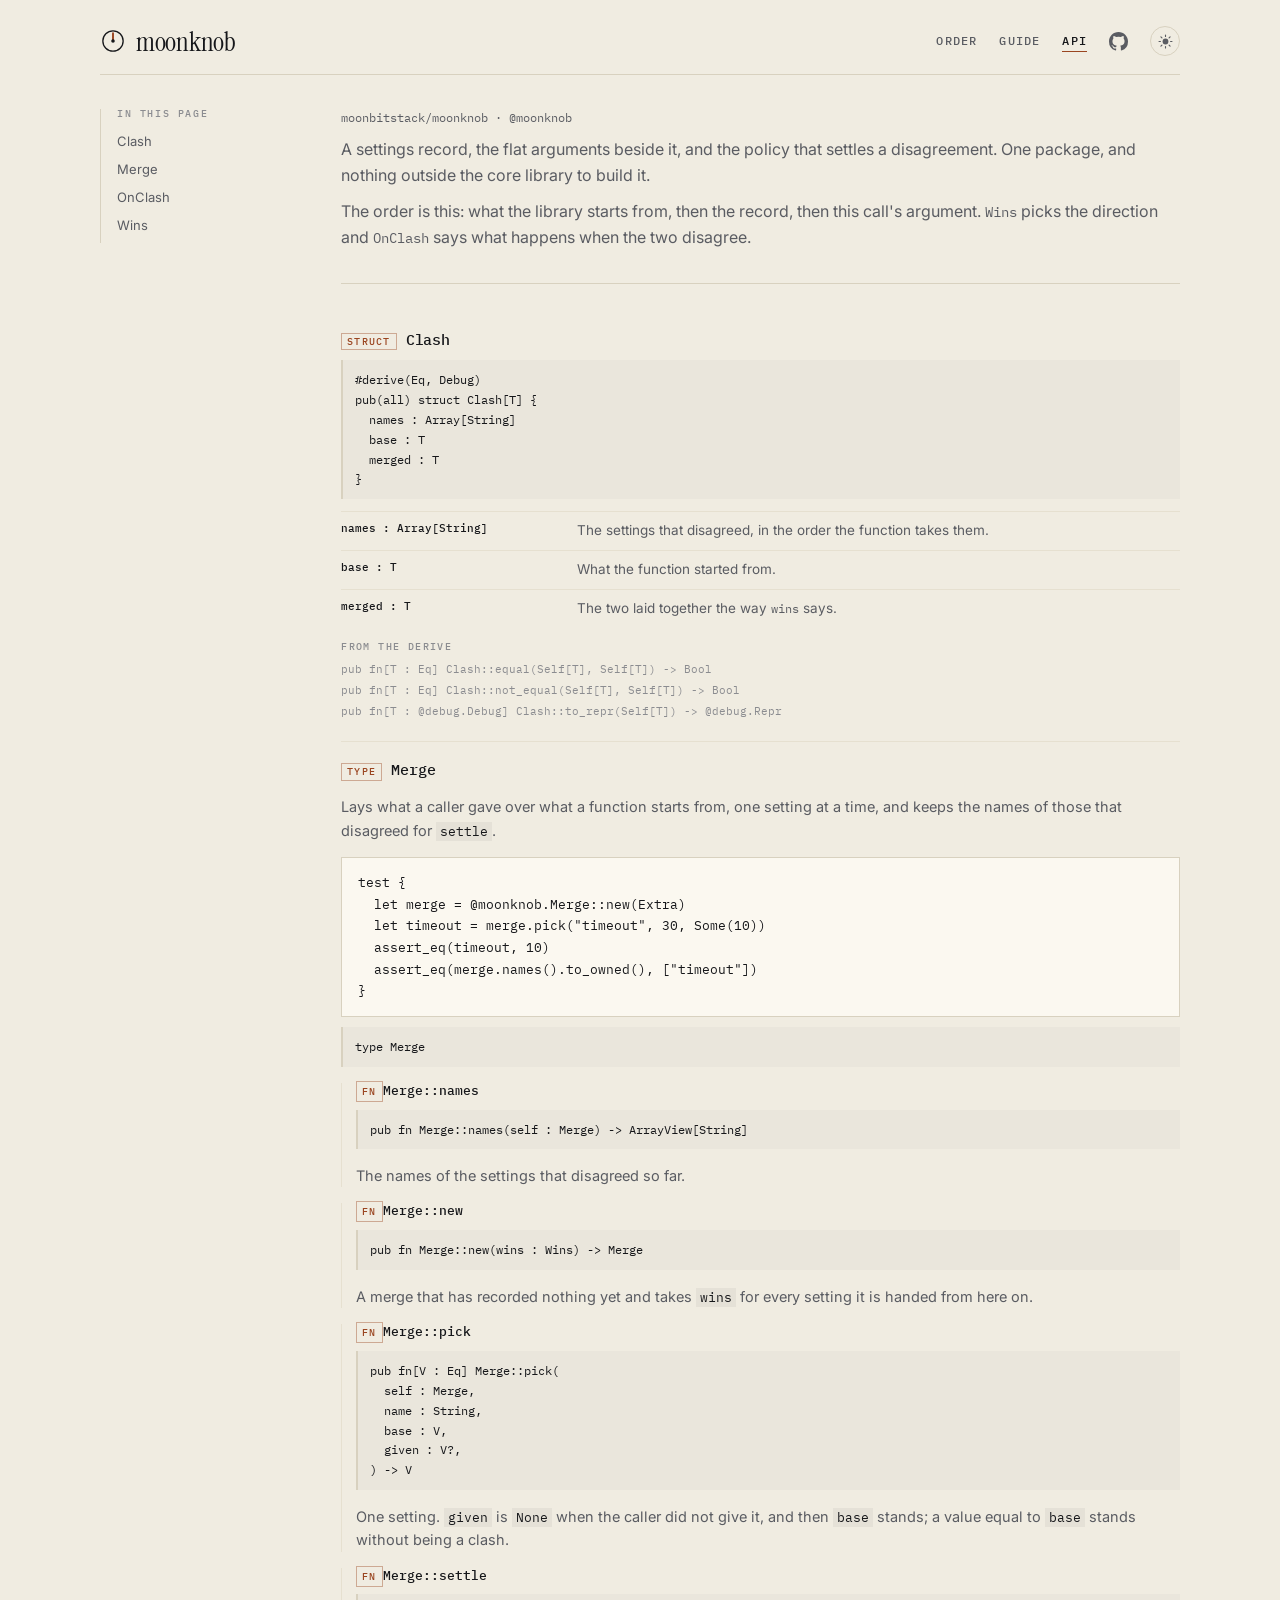
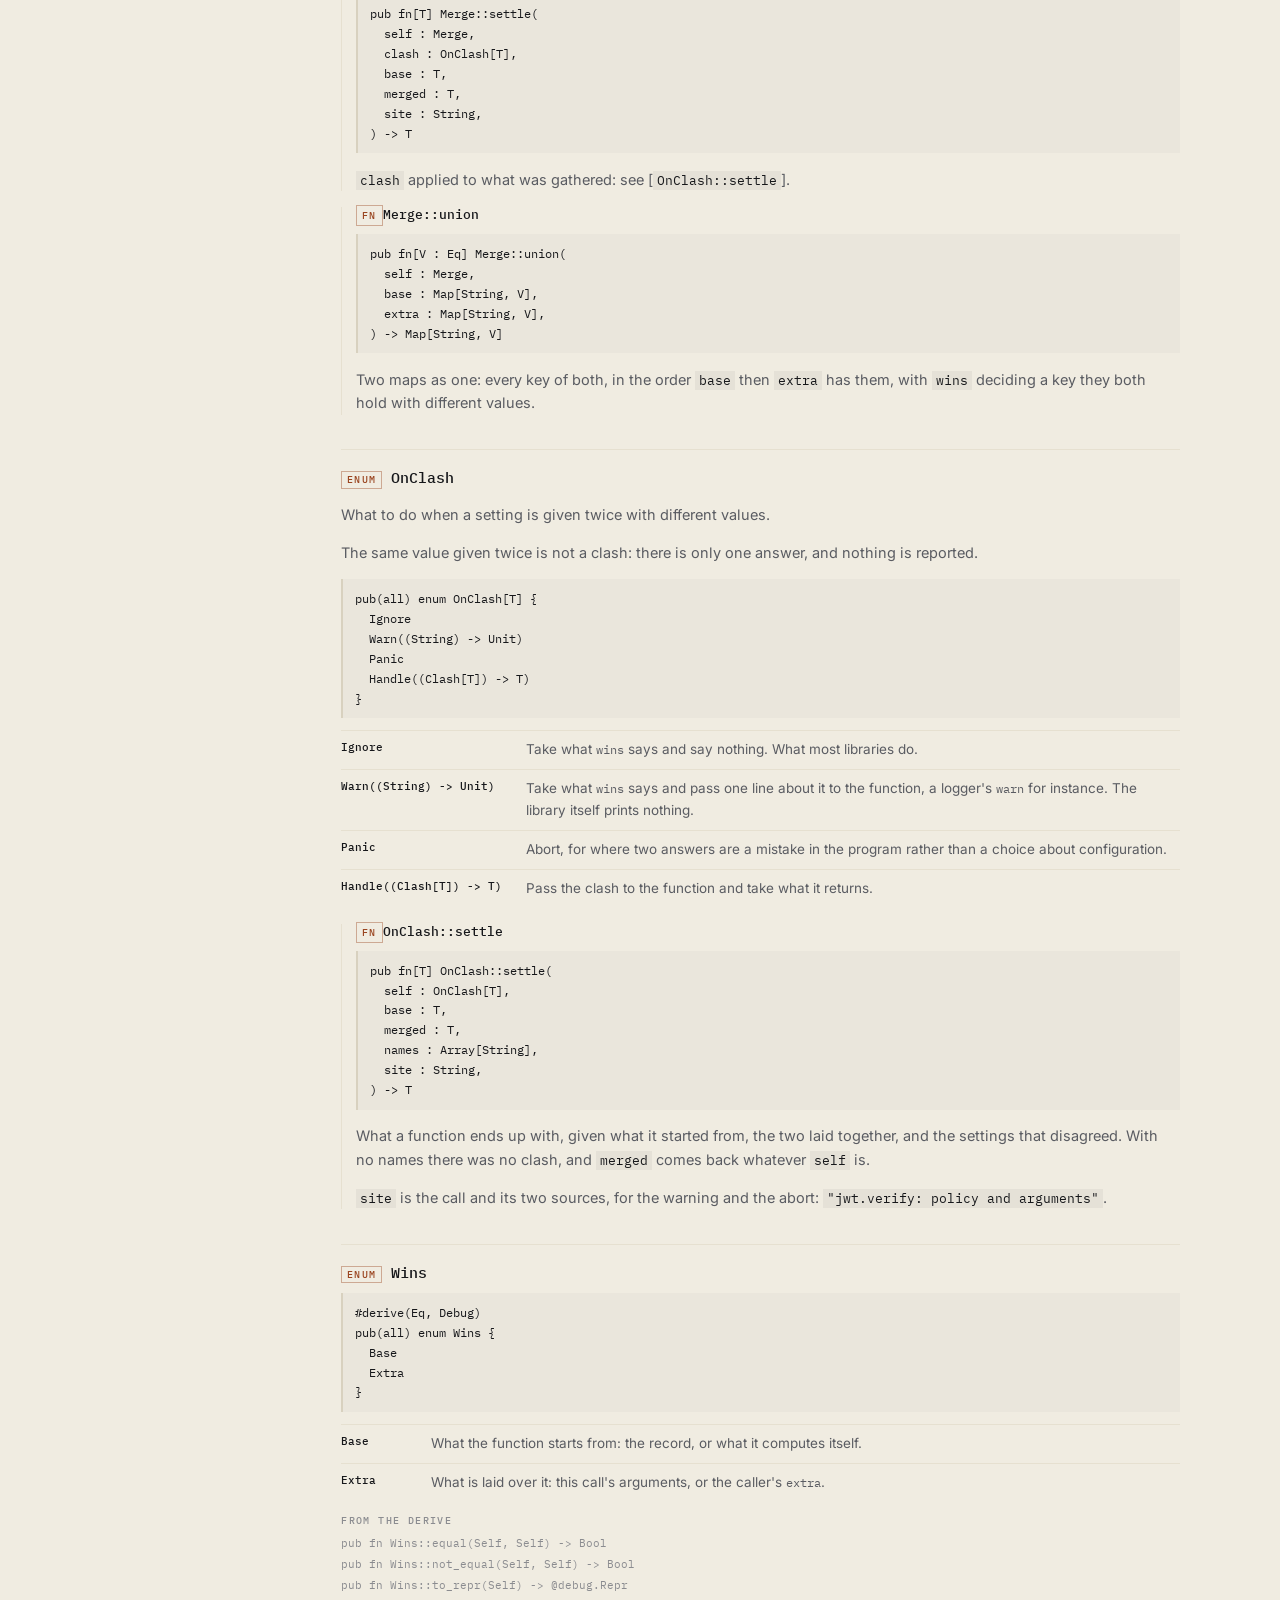
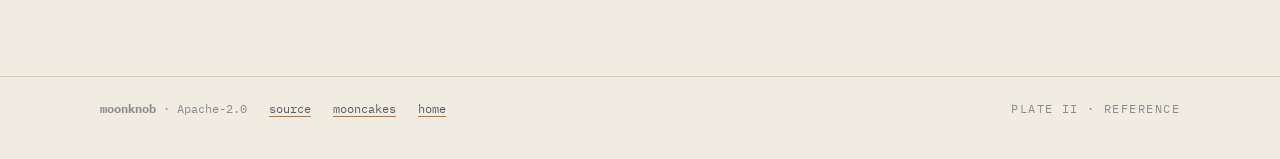
==== docs/api.html @ 764c7b73 "docs(moonknob): write the reference from the interface file and the notes. scripts/gen_api.py reads " ====
<!doctype html>
<html lang="en">
<head>
<meta charset="utf-8">
<link rel="icon" href="data:image/svg+xml,%3Csvg xmlns='http://www.w3.org/2000/svg' viewBox='0 0 32 32'%3E%3Ccircle cx='16' cy='16' r='13' fill='%23f0ece1' stroke='%2316171a' stroke-width='2'/%3E%3Cline x1='16' y1='16' x2='16' y2='6.5' stroke='%239a4520' stroke-width='2.5' stroke-linecap='round'/%3E%3Ccircle cx='16' cy='16' r='2.2' fill='%2316171a'/%3E%3C/svg%3E">
<meta name="viewport" content="width=device-width, initial-scale=1">
<title>API · moonknob</title>
<meta name="description" content="Every public type, function and value of moonknob, with the notes the source carries.">
<link rel="preconnect" href="https://fonts.googleapis.com">
<link rel="preconnect" href="https://fonts.gstatic.com" crossorigin>
<link href="https://fonts.googleapis.com/css2?family=IBM+Plex+Mono:wght@400;500&family=Instrument+Serif:ital@0;1&family=Inter:wght@400;500;600&display=swap" rel="stylesheet">
<script src="assets/theme.js"></script>
<link rel="stylesheet" href="assets/site.css">
</head>
<body>

<header class="masthead wrap">
  <a class="wordmark" href="./">
    <svg viewBox="0 0 32 32" aria-hidden="true"><circle cx="16" cy="16" r="12.5" fill="none" stroke="currentColor" stroke-width="1.6"/><line x1="16" y1="16" x2="16" y2="6.5" stroke="#9a4520" stroke-width="2.4" stroke-linecap="round"/><circle cx="16" cy="16" r="2.2" fill="currentColor"/></svg>
    <span>moonknob</span>
  </a>
  <nav class="nav">
    <a href="index.html#order">Order</a>
    <a href="index.html#use">Guide</a>
    <a href="api.html" aria-current="page">API</a>
    <a class="gh" href="https://github.com/moonbitstack/moonknob" aria-label="Source on GitHub" title="Source on GitHub"><svg viewBox="0 0 16 16" aria-hidden="true"><path fill="currentColor" d="M8 0C3.58 0 0 3.58 0 8a8 8 0 0 0 5.47 7.59c.4.07.55-.17.55-.38v-1.33c-2.23.48-2.7-1.07-2.7-1.07-.36-.92-.89-1.17-.89-1.17-.73-.5.06-.49.06-.49.8.06 1.23.83 1.23.83.72 1.22 1.88.87 2.34.66.07-.52.28-.87.5-1.07-1.78-.2-3.65-.89-3.65-3.95 0-.87.31-1.59.82-2.15-.08-.2-.36-1.02.08-2.12 0 0 .67-.21 2.2.82a7.6 7.6 0 0 1 4 0c1.53-1.04 2.2-.82 2.2-.82.44 1.1.16 1.92.08 2.12.51.56.82 1.27.82 2.15 0 3.07-1.87 3.75-3.65 3.95.29.25.54.73.54 1.48v2.2c0 .21.15.46.55.38A8 8 0 0 0 16 8c0-4.42-3.58-8-8-8Z"/></svg></a>
    <button class="switch" type="button" aria-label="Switch theme">
      <svg class="i-moon" viewBox="0 0 16 16" aria-hidden="true"><path fill="currentColor" d="M9.6 1.2a6.4 6.4 0 1 0 5.2 10.1A7.2 7.2 0 0 1 9.6 1.2Z"/></svg>
      <svg class="i-sun" viewBox="0 0 16 16" aria-hidden="true"><circle cx="8" cy="8" r="3.1" fill="currentColor"/><g stroke="currentColor" stroke-width="1.2" stroke-linecap="round"><path d="M8 1.1v1.5M8 13.4v1.5M1.1 8h1.5M13.4 8h1.5M3.1 3.1l1.1 1.1M11.8 11.8l1.1 1.1M12.9 3.1l-1.1 1.1M4.2 11.8l-1.1 1.1"/></g></svg>
    </button>
  </nav>
</header>

<main class="wrap doc">

  <aside class="itinerary">
    <p class="label">In this page</p>
    <ol>
      <li><a href="#Clash">Clash</a></li>
      <li><a href="#Merge">Merge</a></li>
      <li><a href="#OnClash">OnClash</a></li>
      <li><a href="#Wins">Wins</a></li>
    </ol>
  </aside>

  <article class="page reference">

    <div class="intro">
      <p class="route">moonbitstack/moonknob · @moonknob</p>
      <p>A settings record, the flat arguments beside it, and the policy that
        settles a disagreement. One package, and nothing outside the core library
        to build it.</p>
      <p>The order is this: what the library starts from, then the record, then
        this call's argument. <code>Wins</code> picks the direction and
        <code>OnClash</code> says what happens when the two disagree.</p>
    </div>

    <section class="entry" id="Clash">
      <h3><span class="kind">struct</span>Clash</h3>
      <div class="prose"></div>
<pre class="sig">#derive(Eq, Debug)
pub(all) struct Clash[T] {
  names : Array[String]
  base : T
  merged : T
}</pre>
      <table class="members">
        <tbody>
          <tr id="Clash-names"><th>names : Array[String]</th><td>The settings that disagreed, in the order the function takes them.</td></tr>
          <tr id="Clash-base"><th>base : T</th><td>What the function started from.</td></tr>
          <tr id="Clash-merged"><th>merged : T</th><td>The two laid together the way <code>wins</code> says.</td></tr>
        </tbody>
      </table>
      <p class="traits-label">From the derive</p>
      <ul class="traits">
        <li id="Clash-equal"><code>pub fn[T : Eq] Clash::equal(Self[T], Self[T]) -&gt; Bool</code></li>
        <li id="Clash-not_equal"><code>pub fn[T : Eq] Clash::not_equal(Self[T], Self[T]) -&gt; Bool</code></li>
        <li id="Clash-to_repr"><code>pub fn[T : @debug.Debug] Clash::to_repr(Self[T]) -&gt; @debug.Repr</code></li>
      </ul>
    </section>
    <section class="entry" id="Merge">
      <h3><span class="kind">type</span>Merge</h3>
      <div class="prose"><p>Lays what a caller gave over what a function starts from, one setting at a time, and keeps the names of those that disagreed for <code>settle</code>.</p><pre class="code">test {
  let merge = @moonknob.Merge::new(Extra)
  let timeout = merge.pick("timeout", 30, Some(10))
  assert_eq(timeout, 10)
  assert_eq(merge.names().to_owned(), ["timeout"])
}</pre></div>
<pre class="sig">type Merge</pre>
      <div class="member" id="Merge-names">
        <h4><span class="kind">fn</span>Merge::names</h4>
        <pre class="sig">pub fn Merge::names(self : Merge) -&gt; ArrayView[String]</pre>
        <div class="prose"><p>The names of the settings that disagreed so far.</p></div>
      </div>
      <div class="member" id="Merge-new">
        <h4><span class="kind">fn</span>Merge::new</h4>
        <pre class="sig">pub fn Merge::new(wins : Wins) -&gt; Merge</pre>
        <div class="prose"><p>A merge that has recorded nothing yet and takes <code>wins</code> for every setting it is handed from here on.</p></div>
      </div>
      <div class="member" id="Merge-pick">
        <h4><span class="kind">fn</span>Merge::pick</h4>
        <pre class="sig">pub fn[V : Eq] Merge::pick(
  self : Merge,
  name : String,
  base : V,
  given : V?,
) -&gt; V</pre>
        <div class="prose"><p>One setting. <code>given</code> is <code>None</code> when the caller did not give it, and then <code>base</code> stands; a value equal to <code>base</code> stands without being a clash.</p></div>
      </div>
      <div class="member" id="Merge-settle">
        <h4><span class="kind">fn</span>Merge::settle</h4>
        <pre class="sig">pub fn[T] Merge::settle(
  self : Merge,
  clash : OnClash[T],
  base : T,
  merged : T,
  site : String,
) -&gt; T</pre>
        <div class="prose"><p><code>clash</code> applied to what was gathered: see [<code>OnClash::settle</code>].</p></div>
      </div>
      <div class="member" id="Merge-union">
        <h4><span class="kind">fn</span>Merge::union</h4>
        <pre class="sig">pub fn[V : Eq] Merge::union(
  self : Merge,
  base : Map[String, V],
  extra : Map[String, V],
) -&gt; Map[String, V]</pre>
        <div class="prose"><p>Two maps as one: every key of both, in the order <code>base</code> then <code>extra</code> has them, with <code>wins</code> deciding a key they both hold with different values.</p></div>
      </div>
    </section>
    <section class="entry" id="OnClash">
      <h3><span class="kind">enum</span>OnClash</h3>
      <div class="prose"><p>What to do when a setting is given twice with different values.</p><p>The same value given twice is not a clash: there is only one answer, and nothing is reported.</p></div>
<pre class="sig">pub(all) enum OnClash[T] {
  Ignore
  Warn((String) -&gt; Unit)
  Panic
  Handle((Clash[T]) -&gt; T)
}</pre>
      <table class="members">
        <tbody>
          <tr id="OnClash-Ignore"><th>Ignore</th><td>Take what <code>wins</code> says and say nothing. What most libraries do.</td></tr>
          <tr id="OnClash-Warn"><th>Warn((String) -&gt; Unit)</th><td>Take what <code>wins</code> says and pass one line about it to the function, a
logger's <code>warn</code> for instance. The library itself prints nothing.</td></tr>
          <tr id="OnClash-Panic"><th>Panic</th><td>Abort, for where two answers are a mistake in the program rather than a
choice about configuration.</td></tr>
          <tr id="OnClash-Handle"><th>Handle((Clash[T]) -&gt; T)</th><td>Pass the clash to the function and take what it returns.</td></tr>
        </tbody>
      </table>
      <div class="member" id="OnClash-settle">
        <h4><span class="kind">fn</span>OnClash::settle</h4>
        <pre class="sig">pub fn[T] OnClash::settle(
  self : OnClash[T],
  base : T,
  merged : T,
  names : Array[String],
  site : String,
) -&gt; T</pre>
        <div class="prose"><p>What a function ends up with, given what it started from, the two laid together, and the settings that disagreed. With no names there was no clash, and <code>merged</code> comes back whatever <code>self</code> is.</p><p><code>site</code> is the call and its two sources, for the warning and the abort: <code>"jwt.verify: policy and arguments"</code>.</p></div>
      </div>
    </section>
    <section class="entry" id="Wins">
      <h3><span class="kind">enum</span>Wins</h3>
      <div class="prose"></div>
<pre class="sig">#derive(Eq, Debug)
pub(all) enum Wins {
  Base
  Extra
}</pre>
      <table class="members">
        <tbody>
          <tr id="Wins-Base"><th>Base</th><td>What the function starts from: the record, or what it computes itself.</td></tr>
          <tr id="Wins-Extra"><th>Extra</th><td>What is laid over it: this call's arguments, or the caller's <code>extra</code>.</td></tr>
        </tbody>
      </table>
      <p class="traits-label">From the derive</p>
      <ul class="traits">
        <li id="Wins-equal"><code>pub fn Wins::equal(Self, Self) -&gt; Bool</code></li>
        <li id="Wins-not_equal"><code>pub fn Wins::not_equal(Self, Self) -&gt; Bool</code></li>
        <li id="Wins-to_repr"><code>pub fn Wins::to_repr(Self) -&gt; @debug.Repr</code></li>
      </ul>
    </section>
  </article>

</main>

<footer>
  <div class="wrap row">
    <span><strong>moonknob</strong> · Apache-2.0</span>
    <a href="https://github.com/moonbitstack/moonknob">source</a>
    <a href="https://mooncakes.io/docs/moonbitstack/moonknob">mooncakes</a>
    <a href="./">home</a>
    <span class="plate-no">plate ii · reference</span>
  </div>
</footer>

<script type="module" src="assets/page.js"></script>
</body>
</html>
---- docs/assets/site.css ----
/* moonknob: a calibration plate. Flat ink on paper, one copper accent, hairlines
   everywhere, and the dial that gives the library its name. */

:root {
  --paper: #f0ece1;
  --plate: #fbf8f0;
  --ink: #16171a;
  --ink-2: #5a5c62;
  --ink-3: #8b8c90;
  --rule: #d8d1bf;
  --rule-2: #e6e0d0;
  --accent: #9a4520;
  --accent-2: #c1703c;
  --wash: #efe3cd;
  --stop: #8f2f22;
  --ok: #35604a;
  --shadow: 0 1px 0 0 #d8d1bf;
  --display: "Instrument Serif", Georgia, "Times New Roman", serif;
  --text: "Inter", system-ui, -apple-system, "Segoe UI", sans-serif;
  --mono: "IBM Plex Mono", ui-monospace, "SF Mono", Menlo, Consolas, monospace;
}

@media (prefers-color-scheme: dark) {
  :root:not([data-theme="light"]) {
    --paper: #0f1012;
    --plate: #17191c;
    --ink: #ece7db;
    --ink-2: #a6a196;
    --ink-3: #7b776e;
    --rule: #2b2d32;
    --rule-2: #212328;
    --accent: #e58d51;
    --accent-2: #f0a874;
    --wash: #241d15;
    --stop: #e0705c;
    --ok: #7fbe9c;
    --shadow: 0 1px 0 0 #2b2d32;
  }
}

:root[data-theme="dark"] {
  --paper: #0f1012;
  --plate: #17191c;
  --ink: #ece7db;
  --ink-2: #a6a196;
  --ink-3: #7b776e;
  --rule: #2b2d32;
  --rule-2: #212328;
  --accent: #e58d51;
  --accent-2: #f0a874;
  --wash: #241d15;
  --stop: #e0705c;
  --ok: #7fbe9c;
  --shadow: 0 1px 0 0 #2b2d32;
}

*,
*::before,
*::after {
  box-sizing: border-box;
}

html {
  font-variant-ligatures: no-contextual;
  scroll-behavior: smooth;
}

@media (prefers-reduced-motion: reduce) {
  html {
    scroll-behavior: auto;
  }
}

html,
button,
input,
textarea,
select {
  font-variant-ligatures: no-contextual;
}

body {
  margin: 0;
  background: var(--paper);
  color: var(--ink);
  font: 400 16px/1.62 var(--text);
  -webkit-font-smoothing: antialiased;
  text-rendering: optimizeLegibility;
}

a {
  color: inherit;
  text-decoration-thickness: 1px;
  text-underline-offset: 3px;
  text-decoration-color: var(--accent-2);
}

a:hover {
  color: var(--accent);
}

code,
pre,
kbd {
  font-family: var(--mono);
  font-size: 0.9em;
}

.wrap {
  width: min(1080px, 100% - 44px);
  margin-inline: auto;
}

/* The page's own scrollbar: thin, copper, and out of the way until the page moves. */
@supports selector(::-webkit-scrollbar) {
  html::-webkit-scrollbar {
    width: 11px;
    height: 11px;
  }

  html::-webkit-scrollbar-track {
    background: transparent;
  }

  html::-webkit-scrollbar-thumb {
    border: 4px solid transparent;
    border-radius: 99px;
    background-color: color-mix(in srgb, var(--accent) 55%, transparent);
    background-clip: content-box;
  }

  html::-webkit-scrollbar-thumb:hover {
    background-color: var(--accent);
  }

  html.at-top::-webkit-scrollbar-thumb {
    background-color: transparent;
  }
}

@supports not selector(::-webkit-scrollbar) {
  html {
    scrollbar-width: thin;
    scrollbar-color: color-mix(in srgb, var(--accent) 55%, transparent) transparent;
  }

  html.at-top {
    scrollbar-color: transparent transparent;
  }
}

/* Masthead */

.masthead {
  display: flex;
  align-items: center;
  justify-content: space-between;
  gap: 20px;
  padding: 26px 0 18px;
  border-bottom: 1px solid var(--rule);
}

.wordmark {
  display: inline-flex;
  align-items: center;
  gap: 10px;
  text-decoration: none;
  font: 400 27px/1 var(--display);
  letter-spacing: -0.01em;
}

.wordmark:hover {
  color: var(--ink);
}

.wordmark svg {
  width: 26px;
  height: 26px;
  display: block;
}

.nav {
  display: flex;
  align-items: center;
  gap: 22px;
  font: 500 12px/1 var(--mono);
  letter-spacing: 0.1em;
  text-transform: uppercase;
}

.nav a {
  text-decoration: none;
  color: var(--ink-2);
  padding: 4px 0;
  border-bottom: 1px solid transparent;
}

.nav a:hover,
.nav a[aria-current="page"] {
  color: var(--ink);
  border-bottom-color: var(--accent);
}

.nav .gh {
  display: inline-flex;
  align-items: center;
  padding: 0;
  border: 0;
  color: var(--ink-2);
}

.nav .gh svg {
  width: 19px;
  height: 19px;
  display: block;
}

.nav .gh:hover {
  color: var(--ink);
}

.switch {
  display: inline-flex;
  align-items: center;
  justify-content: center;
  width: 30px;
  height: 30px;
  padding: 0;
  border: 1px solid var(--rule);
  border-radius: 99px;
  background: transparent;
  color: var(--ink-2);
  cursor: pointer;
}

.switch:hover {
  color: var(--ink);
  border-color: var(--ink-3);
}

.switch svg {
  width: 15px;
  height: 15px;
  display: block;
}

@media (prefers-color-scheme: dark) {
  :root:not([data-theme="light"]) .switch .i-sun {
    display: none;
  }
}

@media (prefers-color-scheme: light) {
  :root:not([data-theme="dark"]) .switch .i-moon {
    display: none;
  }
}

:root[data-theme="light"] .switch .i-sun,
:root[data-theme="dark"] .switch .i-moon {
  display: none;
}

/* Hero */

.hero {
  display: grid;
  grid-template-columns: minmax(0, 1fr) minmax(0, 464px);
  gap: clamp(28px, 5vw, 76px);
  align-items: start;
  padding: clamp(38px, 6vw, 74px) 0 clamp(30px, 4vw, 46px);
}

.eyebrow {
  margin: 0 0 20px;
  font: 500 11px/1 var(--mono);
  letter-spacing: 0.18em;
  text-transform: uppercase;
  color: var(--accent);
}

h1 {
  margin: 0 0 24px;
  font: 400 clamp(2.9rem, 6.1vw, 4.4rem)/0.96 var(--display);
  letter-spacing: -0.015em;
}

.lede {
  margin: 0 0 26px;
  max-width: 34ch;
  font-size: 17px;
  line-height: 1.66;
  color: var(--ink-2);
}

.install {
  margin: 0 0 22px;
}

.install code {
  display: inline-block;
  padding: 9px 13px;
  border: 1px solid var(--rule);
  background: var(--plate);
  color: var(--ink);
  font-size: 13.5px;
}

.links {
  display: flex;
  flex-wrap: wrap;
  gap: 8px 26px;
  margin: 0;
  font: 500 12px/1 var(--mono);
  letter-spacing: 0.06em;
  text-transform: uppercase;
}

.links a {
  text-decoration: none;
  border-bottom: 1px solid var(--accent-2);
  padding-bottom: 4px;
}

/* The plate */

.plate {
  position: relative;
  border: 1px solid var(--rule);
  background: var(--plate);
  padding: 16px 18px 18px;
  box-shadow: var(--shadow);
}

.plate-head {
  display: flex;
  align-items: center;
  gap: 10px;
  padding-bottom: 12px;
  border-bottom: 1px solid var(--rule-2);
  font: 500 10.5px/1 var(--mono);
  letter-spacing: 0.16em;
  text-transform: uppercase;
  color: var(--ink-3);
}

.plate-head .tag {
  color: var(--accent);
}

.dot {
  width: 6px;
  height: 6px;
  margin-left: auto;
  border-radius: 99px;
  background: var(--accent);
  box-shadow: 0 0 0 3px color-mix(in srgb, var(--accent) 18%, transparent);
}

.plate-dial {
  display: flex;
  flex-direction: column;
  align-items: center;
  padding: 6px 0 2px;
}

.dial {
  width: min(238px, 62vw);
  height: auto;
  display: block;
  touch-action: none;
  cursor: grab;
  outline: none;
}

.dial:active {
  cursor: grabbing;
}

.dial:focus-visible {
  outline: 2px solid var(--accent);
  outline-offset: 6px;
  border-radius: 50%;
}

.dial .ring {
  fill: none;
  stroke: var(--rule);
  stroke-width: 1;
}

.dial .face {
  fill: color-mix(in srgb, var(--ink) 7%, transparent);
  stroke: var(--rule);
  stroke-width: 1;
}

.dial .tick {
  stroke: var(--ink-3);
  stroke-width: 1;
}

.dial .tick.major {
  stroke: var(--ink);
  stroke-width: 1.6;
}

.dial .needle {
  transform-box: view-box;
  transform-origin: 130px 130px;
  transition: transform 320ms cubic-bezier(0.2, 0.9, 0.15, 1);
}

.dial .needle line {
  stroke: var(--accent);
  stroke-width: 2.4;
  stroke-linecap: round;
}

.dial .needle circle {
  fill: var(--accent);
}

.dial .cap {
  fill: var(--ink);
}

@media (prefers-reduced-motion: reduce) {
  .dial .needle {
    transition: none;
  }
}

.detents {
  display: flex;
  gap: 30px;
  margin-top: 2px;
  font: 500 10.5px/1 var(--mono);
  letter-spacing: 0.16em;
  text-transform: uppercase;
  color: var(--ink-3);
}

.detents span {
  cursor: pointer;
  padding: 5px 2px;
  border-bottom: 1px solid transparent;
}

.detents span[aria-current="true"] {
  color: var(--accent);
  border-bottom-color: var(--accent);
}

.sources {
  display: grid;
  grid-template-columns: 1fr 1fr;
  gap: 0;
  margin: 14px 0 0;
  border-top: 1px solid var(--rule-2);
  border-bottom: 1px solid var(--rule-2);
}

.source {
  padding: 11px 2px 12px;
}

.source + .source {
  border-left: 1px solid var(--rule-2);
  padding-left: 14px;
}

.source-name {
  display: block;
  font: 500 10px/1 var(--mono);
  letter-spacing: 0.14em;
  text-transform: uppercase;
  color: var(--ink-3);
}

.source-value {
  display: block;
  margin-top: 5px;
  font: 400 24px/1 var(--mono);
}

.chooser {
  display: flex;
  gap: 6px;
}

.chooser button {
  padding: 2px 8px;
  border: 1px solid var(--rule);
  background: transparent;
  color: var(--ink-2);
  font: 400 21px/1.2 var(--mono);
  cursor: pointer;
}

.chooser button[aria-pressed="true"] {
  border-color: var(--accent);
  color: var(--accent);
  background: color-mix(in srgb, var(--accent) 8%, transparent);
}

.answer {
  display: flex;
  align-items: baseline;
  gap: 16px;
  padding: 14px 0 4px;
}

.answer-value {
  font: 400 46px/1 var(--mono);
  letter-spacing: -0.02em;
}

.answer-origin {
  font: 500 10.5px/1 var(--mono);
  letter-spacing: 0.13em;
  text-transform: uppercase;
  color: var(--ink-3);
}

.answer-origin[data-origin="the caller"] {
  color: var(--accent);
}

.note {
  min-height: 34px;
  margin: 6px 0 14px;
  padding: 7px 10px;
  border-left: 2px solid var(--rule);
  background: color-mix(in srgb, var(--ink) 3%, transparent);
  font: 400 12px/1.5 var(--mono);
  color: var(--ink-2);
  overflow-wrap: anywhere;
}

.note[data-state="said"] {
  border-left-color: var(--accent);
  color: var(--ink);
}

.note[data-state="stopped"] {
  border-left-color: var(--stop);
  color: var(--stop);
}

.keys {
  display: grid;
  grid-template-columns: repeat(4, minmax(0, 1fr));
  gap: 1px;
  background: var(--rule);
  border: 1px solid var(--rule);
}

.keys button {
  padding: 9px 2px 10px;
  border: 0;
  background: var(--plate);
  color: var(--ink-2);
  font: 500 10.5px/1 var(--mono);
  letter-spacing: 0.11em;
  text-transform: uppercase;
  cursor: pointer;
}

.keys button:hover {
  color: var(--ink);
}

.keys button[aria-pressed="true"] {
  background: var(--ink);
  color: var(--paper);
}

.plate-foot {
  display: flex;
  justify-content: space-between;
  gap: 10px;
  margin: 11px 0 0;
  font: 400 10.5px/1.3 var(--mono);
  color: var(--ink-3);
}

.plate-foot a {
  color: var(--ink-3);
}

/* Sections */

section {
  scroll-margin-top: 24px;
}

.head {
  display: flex;
  align-items: baseline;
  gap: 14px;
  padding-top: 30px;
  border-top: 1px solid var(--rule);
}

.head h2 {
  margin: 0;
  font: 400 clamp(1.5rem, 2.6vw, 2rem)/1.1 var(--display);
  letter-spacing: -0.01em;
}

.head .no {
  font: 500 10.5px/1 var(--mono);
  letter-spacing: 0.16em;
  color: var(--accent);
}

.head p {
  margin: 0 0 0 auto;
  max-width: 44ch;
  font-size: 14.5px;
  color: var(--ink-2);
  text-align: right;
  text-wrap: balance;
}

.order {
  display: grid;
  grid-template-columns: repeat(3, minmax(0, 1fr));
  border: 1px solid var(--rule);
  border-top: 0;
  background: var(--plate);
}

.stop {
  padding: 24px 22px 26px;
}

.stop + .stop {
  border-left: 1px solid var(--rule);
}

.stop .n {
  font: 500 10.5px/1 var(--mono);
  letter-spacing: 0.16em;
  color: var(--accent);
}

.stop h3 {
  margin: 12px 0 8px;
  font: 400 20px/1.2 var(--text);
  font-weight: 500;
  letter-spacing: -0.01em;
}

.stop p {
  margin: 0;
  font-size: 14px;
  color: var(--ink-2);
}

.after {
  display: grid;
  grid-template-columns: minmax(0, 1fr) minmax(0, 1fr);
  gap: 30px;
  padding: 26px 0 0;
}

.after p {
  margin: 0;
  color: var(--ink-2);
  font-size: 15px;
}

.policies {
  display: grid;
  grid-template-columns: repeat(4, minmax(0, 1fr));
  gap: 0;
  border: 1px solid var(--rule);
  border-top: 0;
  background: var(--plate);
}

.policy {
  padding: 22px 20px 24px;
}

.policy + .policy {
  border-left: 1px solid var(--rule);
}

.policy-name {
  display: flex;
  align-items: center;
  gap: 8px;
  font: 500 12px/1 var(--mono);
  letter-spacing: 0.1em;
  text-transform: uppercase;
}

.policy-name svg {
  width: 14px;
  height: 14px;
  flex: none;
}

.policy p {
  margin: 10px 0 0;
  font-size: 13.5px;
  color: var(--ink-2);
}

.policy .who {
  display: block;
  margin-top: 10px;
  font: 400 10.5px/1.4 var(--mono);
  color: var(--ink-3);
}

/* Use it */

.use {
  padding-top: 30px;
}

.step {
  display: grid;
  grid-template-columns: minmax(0, 1fr) minmax(0, 1.35fr);
  gap: clamp(20px, 4vw, 44px);
  padding: 30px 0 34px;
  border-top: 1px solid var(--rule-2);
}

.step:first-of-type {
  border-top: 0;
}

.step h3 {
  margin: 0 0 10px;
  font: 400 22px/1.25 var(--display);
}

.step p {
  margin: 0 0 10px;
  font-size: 14.5px;
  color: var(--ink-2);
}

.step p:last-child {
  margin-bottom: 0;
}

.code {
  margin: 0;
  padding: 14px 16px;
  overflow-x: auto;
  border: 1px solid var(--rule);
  background: var(--plate);
  color: var(--ink);
  font-size: 12.6px;
  line-height: 1.72;
  tab-size: 2;
}

@supports selector(::-webkit-scrollbar) {
  .code::-webkit-scrollbar {
    height: 9px;
    background: transparent;
  }

  .code::-webkit-scrollbar-thumb {
    border: 3px solid transparent;
    border-radius: 99px;
    background-color: color-mix(in srgb, var(--ink) 22%, transparent);
    background-clip: content-box;
  }

  .code:hover::-webkit-scrollbar-thumb {
    background-color: color-mix(in srgb, var(--ink) 45%, transparent);
  }
}

@supports not selector(::-webkit-scrollbar) {
  .code {
    scrollbar-width: thin;
    scrollbar-color: color-mix(in srgb, var(--ink) 28%, transparent) transparent;
  }

  .code:hover {
    scrollbar-color: color-mix(in srgb, var(--ink) 50%, transparent) transparent;
  }
}

.code .c {
  color: var(--ink-3);
}

.code .k {
  color: var(--accent);
}

.code .s {
  color: var(--ok);
}

/* The reference */

.doc {
  display: grid;
  grid-template-columns: minmax(0, 190px) minmax(0, 1fr);
  gap: clamp(24px, 4vw, 54px);
  align-items: start;
  padding: 34px 0 60px;
}

.itinerary {
  position: sticky;
  top: 26px;
  border-left: 1px solid var(--rule);
  padding-left: 16px;
}

.itinerary p.label {
  margin: 0 0 12px;
  font: 500 10px/1 var(--mono);
  letter-spacing: 0.16em;
  text-transform: uppercase;
  color: var(--ink-3);
}

.itinerary ol {
  margin: 0;
  padding: 0;
  list-style: none;
  font-size: 13px;
}

.itinerary li {
  margin: 0 0 7px;
}

.itinerary a {
  text-decoration: none;
  color: var(--ink-2);
}

.itinerary a:hover {
  color: var(--accent);
}

.itinerary ol.sub {
  margin: 7px 0 14px;
  padding-left: 10px;
  border-left: 1px solid var(--rule-2);
  font-family: var(--mono);
  font-size: 11.5px;
}

.itinerary ol.sub li {
  margin-bottom: 5px;
}

.page {
  min-width: 0;
}

.page > .intro {
  margin: 0 0 28px;
  padding-bottom: 22px;
  border-bottom: 1px solid var(--rule);
}

.page > .intro p {
  margin: 0 0 10px;
  color: var(--ink-2);
}

.route {
  font: 400 12px/1.5 var(--mono);
  color: var(--ink-3);
}

.page h2 {
  margin: 34px 0 16px;
  font: 400 26px/1.2 var(--display);
}

.entry {
  padding: 18px 0 20px;
  border-top: 1px solid var(--rule-2);
}

.entry:first-of-type {
  border-top: 0;
}

.entry h3 {
  display: flex;
  align-items: baseline;
  gap: 9px;
  margin: 0 0 8px;
  font: 500 15px/1.3 var(--mono);
  letter-spacing: -0.005em;
}

.kind {
  font: 500 9.5px/1 var(--mono);
  letter-spacing: 0.13em;
  text-transform: uppercase;
  color: var(--accent);
  border: 1px solid color-mix(in srgb, var(--accent) 40%, transparent);
  padding: 3px 5px;
  flex: none;
}

.sig {
  margin: 10px 0 0;
  padding: 10px 12px;
  overflow-x: auto;
  border-left: 2px solid var(--rule);
  background: color-mix(in srgb, var(--ink) 2.5%, transparent);
  font-size: 12.4px;
  line-height: 1.6;
  color: var(--ink);
  white-space: pre;
}

@supports selector(::-webkit-scrollbar) {
  .sig::-webkit-scrollbar {
    height: 8px;
    background: transparent;
  }

  .sig::-webkit-scrollbar-thumb {
    border: 3px solid transparent;
    border-radius: 99px;
    background-color: color-mix(in srgb, var(--ink) 20%, transparent);
    background-clip: content-box;
  }

  .sig:hover::-webkit-scrollbar-thumb {
    background-color: color-mix(in srgb, var(--ink) 44%, transparent);
  }
}

@supports not selector(::-webkit-scrollbar) {
  .sig {
    scrollbar-width: thin;
    scrollbar-color: color-mix(in srgb, var(--ink) 26%, transparent) transparent;
  }
}

.prose {
  margin: 10px 0 0;
  color: var(--ink-2);
  font-size: 14.5px;
}

.prose code,
.member .prose code {
  padding: 1px 4px;
  background: color-mix(in srgb, var(--ink) 5%, transparent);
  color: var(--ink);
  overflow-wrap: anywhere;
}

.member {
  margin: 16px 0 0;
  padding-left: 14px;
  border-left: 1px solid var(--rule-2);
}

.member h4 {
  margin: 0;
  font: 500 13px/1.3 var(--mono);
  color: var(--ink);
}

table.members {
  width: 100%;
  margin: 12px 0 0;
  border-collapse: collapse;
  font-size: 13.5px;
}

table.members th,
table.members td {
  padding: 8px 10px 8px 0;
  border-top: 1px solid var(--rule-2);
  text-align: left;
  vertical-align: top;
  overflow-wrap: anywhere;
}

table.members th {
  font: 500 11px/1.5 var(--mono);
  color: var(--ink);
  white-space: nowrap;
}

table.members td {
  padding-left: 14px;
  color: var(--ink-2);
}

@media (width <= 620px) {
  table.members tr {
    display: block;
    padding: 9px 0 10px;
    border-top: 1px solid var(--rule-2);
  }

  table.members th,
  table.members td {
    display: block;
    padding: 0;
    border-top: 0;
    white-space: normal;
    overflow-wrap: anywhere;
  }

  table.members td {
    margin-top: 3px;
  }
}

.traits {
  margin: 6px 0 0;
  padding-left: 0;
  list-style: none;
  font: 400 11.8px/1.8 var(--mono);
  color: var(--ink-3);
}

.traits code {
  overflow-wrap: anywhere;
}

.traits-label {
  margin: 14px 0 0;
  font: 500 10px/1 var(--mono);
  letter-spacing: 0.14em;
  text-transform: uppercase;
  color: var(--ink-3);
}

/* Footer */

footer {
  border-top: 1px solid var(--rule);
  padding: 22px 0 40px;
  font: 400 12px/1.7 var(--mono);
  color: var(--ink-3);
}

footer .row {
  display: flex;
  flex-wrap: wrap;
  gap: 6px 22px;
  align-items: baseline;
}

footer .plate-no {
  margin-left: auto;
  letter-spacing: 0.12em;
  text-transform: uppercase;
}

footer a {
  color: var(--ink-2);
}

@media (width <= 900px) {
  .hero {
    grid-template-columns: minmax(0, 1fr);
  }

  .lede {
    max-width: 46ch;
  }

  .plate {
    max-width: 460px;
  }

  .doc {
    grid-template-columns: minmax(0, 1fr);
  }

  .itinerary {
    position: static;
    border-left: 0;
    border-top: 1px solid var(--rule);
    padding: 14px 0 0;
  }

  .itinerary ol {
    display: flex;
    flex-wrap: wrap;
    gap: 6px 18px;
  }

  .itinerary ol.sub {
    display: none;
  }

  .itinerary li {
    margin: 0;
  }

  .itinerary p.label {
    margin-bottom: 8px;
  }

  .step {
    grid-template-columns: minmax(0, 1fr);
  }

  .after {
    grid-template-columns: minmax(0, 1fr);
  }

  .head {
    flex-wrap: wrap;
  }

  .head p {
    margin: 10px 0 0;
    text-align: left;
  }
}

@media (width <= 760px) {
  .order {
    grid-template-columns: minmax(0, 1fr);
  }

  .stop + .stop {
    border-left: 0;
    border-top: 1px solid var(--rule);
  }

  .policies {
    grid-template-columns: repeat(2, minmax(0, 1fr));
  }

  .policy + .policy {
    border-left: 0;
  }

  .policy:nth-child(even) {
    border-left: 1px solid var(--rule);
  }

  .policy:nth-child(n + 3) {
    border-top: 1px solid var(--rule);
  }
}

@media (width <= 520px) {
  .wrap {
    width: min(1080px, 100% - 28px);
  }

  .masthead {
    flex-wrap: wrap;
    gap: 12px;
  }

  .nav {
    gap: 14px;
    font-size: 10.5px;
    letter-spacing: 0.08em;
  }

  .switch {
    width: 26px;
    height: 26px;
  }

  h1 {
    font-size: clamp(2.5rem, 12vw, 3.2rem);
  }

  .keys button {
    font-size: 9.5px;
    letter-spacing: 0.06em;
  }

  .answer-value {
    font-size: 40px;
  }
}
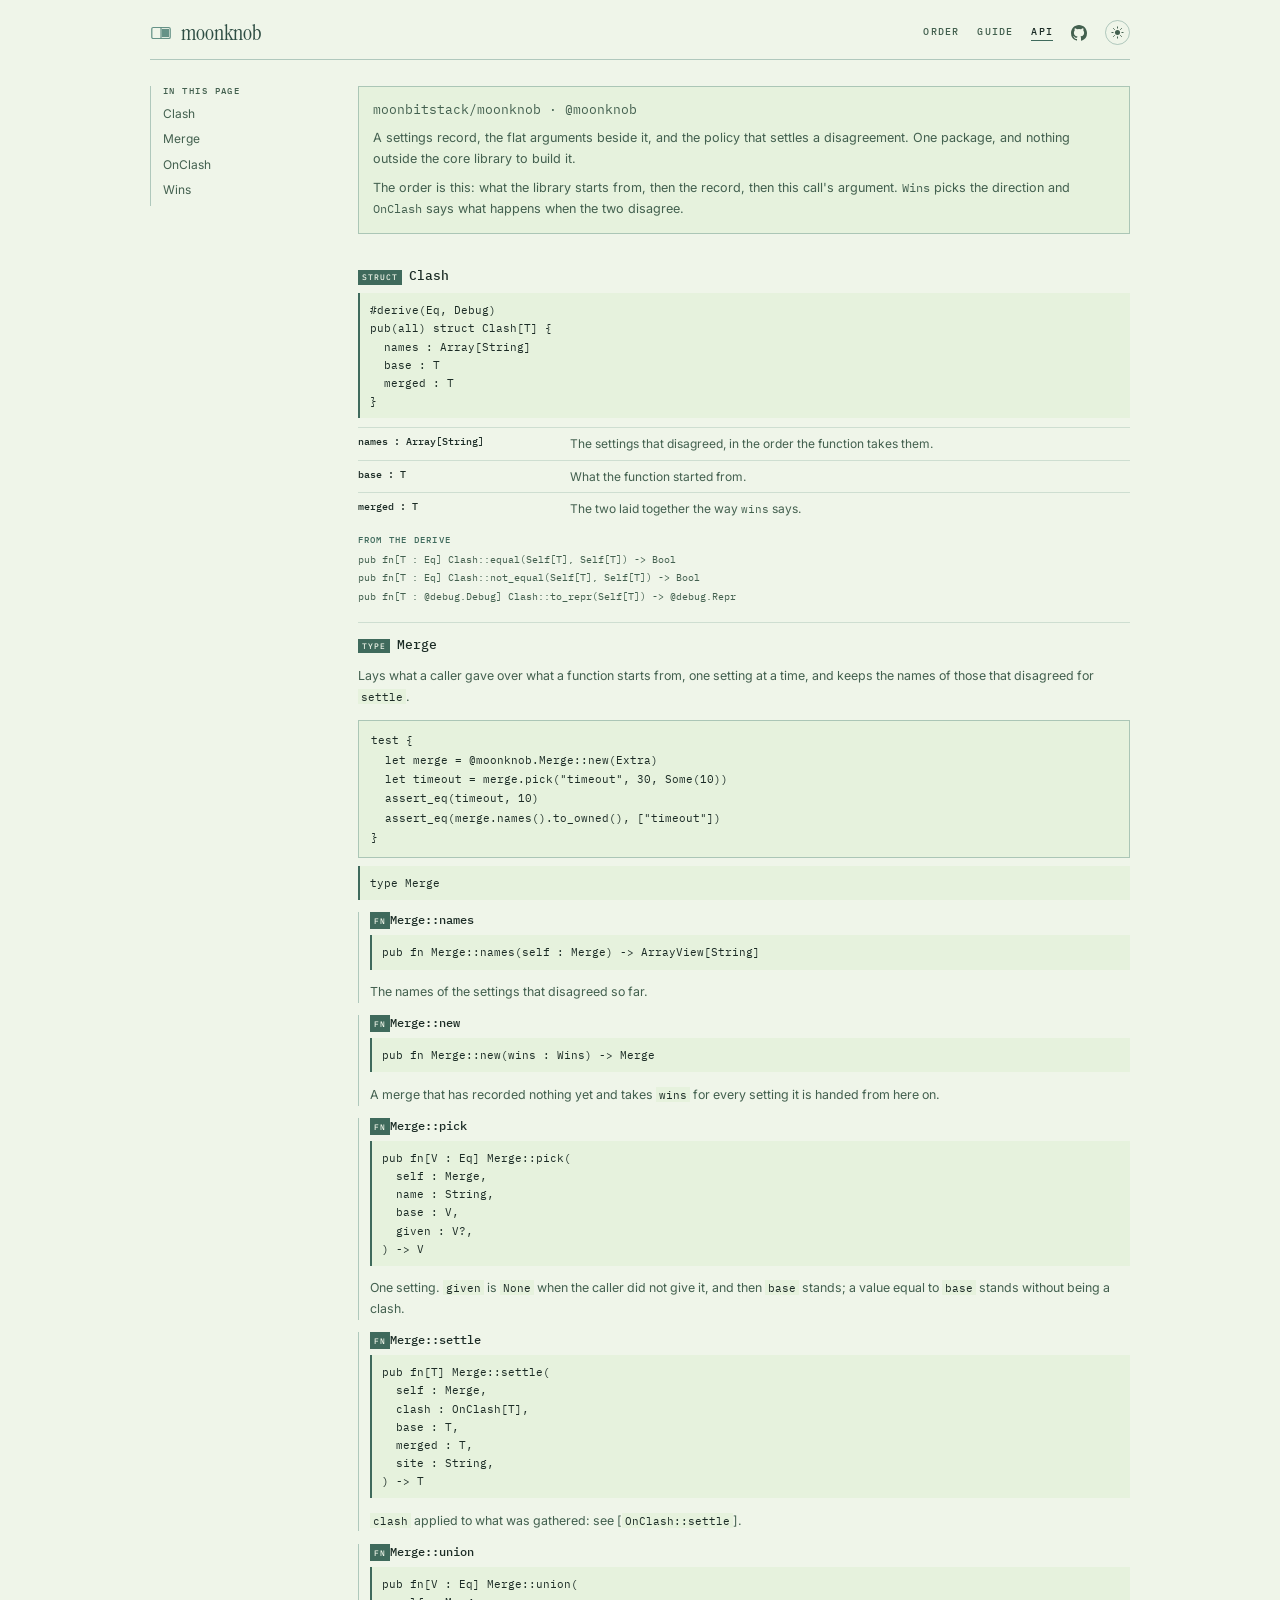
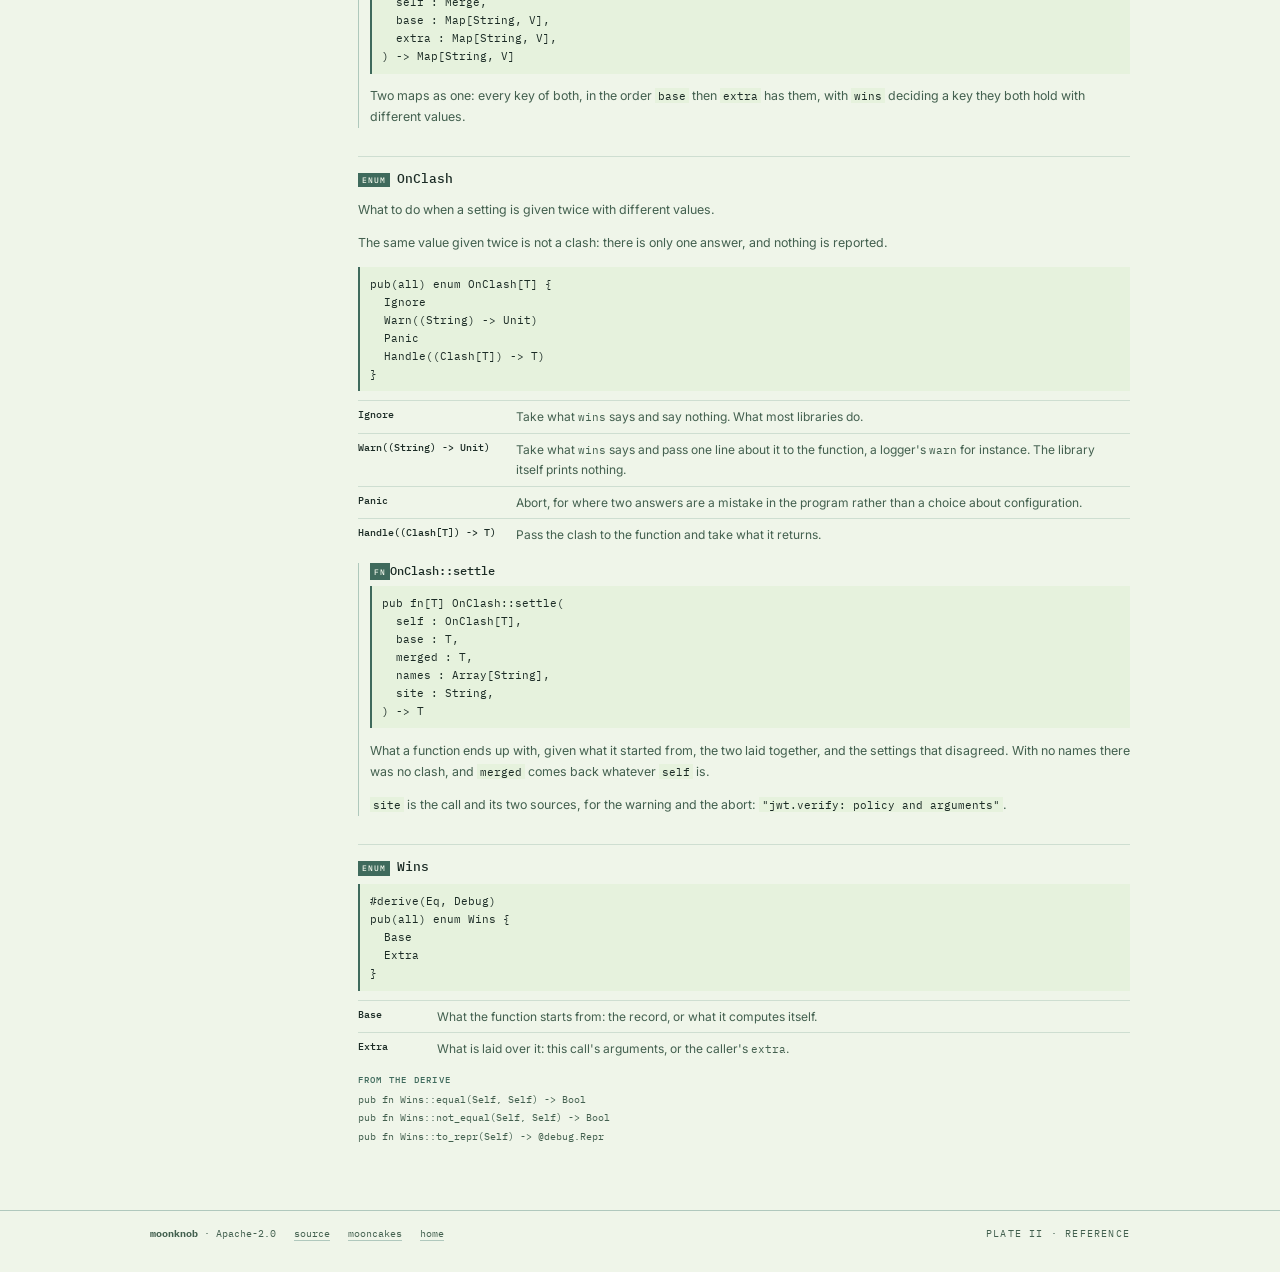
==== commit 95887073: "docs(moonknob): re-set the site in green tea, on a switch rather than a dial. The four greens, spent" ====
--- a/docs/api.html
+++ b/docs/api.html
@@ -2,7 +2,7 @@
 <html lang="en">
 <head>
 <meta charset="utf-8">
-<link rel="icon" href="data:image/svg+xml,%3Csvg xmlns='http://www.w3.org/2000/svg' viewBox='0 0 32 32'%3E%3Ccircle cx='16' cy='16' r='13' fill='%23f0ece1' stroke='%2316171a' stroke-width='2'/%3E%3Cline x1='16' y1='16' x2='16' y2='6.5' stroke='%239a4520' stroke-width='2.5' stroke-linecap='round'/%3E%3Ccircle cx='16' cy='16' r='2.2' fill='%2316171a'/%3E%3C/svg%3E">
+<link rel="icon" href="data:image/svg+xml,%3Csvg xmlns='http://www.w3.org/2000/svg' viewBox='0 0 32 32'%3E%3Crect x='3' y='8' width='26' height='16' rx='2' fill='%23e6f2dd' stroke='%2316201c' stroke-width='2'/%3E%3Cpath d='M17 10h10v12H17z' fill='%23659287'/%3E%3Cpath d='M16 8v16' stroke='%2316201c' stroke-width='2'/%3E%3C/svg%3E">
 <meta name="viewport" content="width=device-width, initial-scale=1">
 <title>API · moonknob</title>
 <meta name="description" content="Every public type, function and value of moonknob, with the notes the source carries.">
@@ -16,7 +16,7 @@
 
 <header class="masthead wrap">
   <a class="wordmark" href="./">
-    <svg viewBox="0 0 32 32" aria-hidden="true"><circle cx="16" cy="16" r="12.5" fill="none" stroke="currentColor" stroke-width="1.6"/><line x1="16" y1="16" x2="16" y2="6.5" stroke="#9a4520" stroke-width="2.4" stroke-linecap="round"/><circle cx="16" cy="16" r="2.2" fill="currentColor"/></svg>
+    <svg viewBox="0 0 32 32" aria-hidden="true"><rect x="2.6" y="8" width="26.8" height="16" rx="2" fill="none" stroke="currentColor" stroke-width="1.8"/><path d="M17 10h10.6v12H17z" fill="currentColor"/><path d="M16 8.4v15.2" stroke="currentColor" stroke-width="1.8"/></svg>
     <span>moonknob</span>
   </a>
   <nav class="nav">
--- a/docs/assets/site.css
+++ b/docs/assets/site.css
@@ -1,20 +1,24 @@
-/* moonknob: a calibration plate. Flat ink on paper, one copper accent, hairlines
-   everywhere, and the dial that gives the library its name. */
+/* moonknob: a specimen card. Green tea paper, green-ink type, one small
+   instrument on it, and nothing louder than a hairline. The four greens are
+   spent where they read: the palest as the paper and the code wells, the two
+   middle ones as the band and the instrument, the deepest as ink and rules. */
 
 :root {
-  --paper: #f0ece1;
-  --plate: #fbf8f0;
-  --ink: #16171a;
-  --ink-2: #5a5c62;
-  --ink-3: #8b8c90;
-  --rule: #d8d1bf;
-  --rule-2: #e6e0d0;
-  --accent: #9a4520;
-  --accent-2: #c1703c;
-  --wash: #efe3cd;
-  --stop: #8f2f22;
-  --ok: #35604a;
-  --shadow: 0 1px 0 0 #d8d1bf;
+  --frame: #eff5e9;
+  --panel: #e6f2dd;
+  --well: #e6f2dd;
+  --plate: #b1d3b9;
+  --raise: #88bda4;
+  --ink: #1b2b25;
+  --ink-2: #43604f;
+  --head-ink: #2f4e44;
+  --line: color-mix(in srgb, #659287 46%, transparent);
+  --line-soft: color-mix(in srgb, #659287 24%, transparent);
+  --accent: #3f6a5c;
+  --mark: #659287;
+  --on: #1b2b25;
+  --on-ink: #e6f2dd;
+  --stop: #8c3b28;
   --display: "Instrument Serif", Georgia, "Times New Roman", serif;
   --text: "Inter", system-ui, -apple-system, "Segoe UI", sans-serif;
   --mono: "IBM Plex Mono", ui-monospace, "SF Mono", Menlo, Consolas, monospace;
@@ -22,36 +26,40 @@
 
 @media (prefers-color-scheme: dark) {
   :root:not([data-theme="light"]) {
-    --paper: #0f1012;
-    --plate: #17191c;
-    --ink: #ece7db;
-    --ink-2: #a6a196;
-    --ink-3: #7b776e;
-    --rule: #2b2d32;
-    --rule-2: #212328;
-    --accent: #e58d51;
-    --accent-2: #f0a874;
-    --wash: #241d15;
-    --stop: #e0705c;
-    --ok: #7fbe9c;
-    --shadow: 0 1px 0 0 #2b2d32;
+    --frame: #101a16;
+    --panel: #16241e;
+    --well: #0b1512;
+    --plate: #1e3129;
+    --raise: #2a4136;
+    --ink: #e6f2e4;
+    --ink-2: #a8c4b4;
+    --head-ink: #f0f8ec;
+    --line: color-mix(in srgb, #88bda4 34%, transparent);
+    --line-soft: color-mix(in srgb, #88bda4 17%, transparent);
+    --accent: #88bda4;
+    --mark: #88bda4;
+    --on: #88bda4;
+    --on-ink: #0d1a15;
+    --stop: #e08a70;
   }
 }
 
 :root[data-theme="dark"] {
-  --paper: #0f1012;
-  --plate: #17191c;
-  --ink: #ece7db;
-  --ink-2: #a6a196;
-  --ink-3: #7b776e;
-  --rule: #2b2d32;
-  --rule-2: #212328;
-  --accent: #e58d51;
-  --accent-2: #f0a874;
-  --wash: #241d15;
-  --stop: #e0705c;
-  --ok: #7fbe9c;
-  --shadow: 0 1px 0 0 #2b2d32;
+  --frame: #101a16;
+  --panel: #16241e;
+  --well: #0b1512;
+  --plate: #1e3129;
+  --raise: #2a4136;
+  --ink: #e6f2e4;
+  --ink-2: #a8c4b4;
+  --head-ink: #f0f8ec;
+  --line: color-mix(in srgb, #88bda4 34%, transparent);
+  --line-soft: color-mix(in srgb, #88bda4 17%, transparent);
+  --accent: #88bda4;
+  --mark: #88bda4;
+  --on: #88bda4;
+  --on-ink: #0d1a15;
+  --stop: #e08a70;
 }
 
 *,
@@ -81,9 +89,9 @@
 
 body {
   margin: 0;
-  background: var(--paper);
-  color: var(--ink);
-  font: 400 16px/1.62 var(--text);
+  background: var(--frame);
+  color: var(--ink);
+  font: 400 14.5px/1.62 var(--text);
   -webkit-font-smoothing: antialiased;
   text-rendering: optimizeLegibility;
 }
@@ -92,30 +100,31 @@
   color: inherit;
   text-decoration-thickness: 1px;
   text-underline-offset: 3px;
-  text-decoration-color: var(--accent-2);
+  text-decoration-color: var(--line);
 }
 
 a:hover {
   color: var(--accent);
+  text-decoration-color: var(--accent);
 }
 
 code,
 pre,
 kbd {
   font-family: var(--mono);
-  font-size: 0.9em;
+  font-size: 0.92em;
 }
 
 .wrap {
-  width: min(1080px, 100% - 44px);
+  width: min(980px, 100% - 40px);
   margin-inline: auto;
 }
 
-/* The page's own scrollbar: thin, copper, and out of the way until the page moves. */
+/* The page's own scrollbar: a hairline that appears once the page moves. */
 @supports selector(::-webkit-scrollbar) {
   html::-webkit-scrollbar {
-    width: 11px;
-    height: 11px;
+    width: 10px;
+    height: 10px;
   }
 
   html::-webkit-scrollbar-track {
@@ -155,43 +164,41 @@
   display: flex;
   align-items: center;
   justify-content: space-between;
-  gap: 20px;
-  padding: 26px 0 18px;
-  border-bottom: 1px solid var(--rule);
+  gap: 18px;
+  padding: 20px 0 14px;
+  border-bottom: 1px solid var(--line);
 }
 
 .wordmark {
   display: inline-flex;
   align-items: center;
-  gap: 10px;
+  gap: 9px;
   text-decoration: none;
-  font: 400 27px/1 var(--display);
-  letter-spacing: -0.01em;
-}
-
-.wordmark:hover {
-  color: var(--ink);
+  color: var(--head-ink);
+  font: 400 22px/1 var(--display);
+  letter-spacing: -0.005em;
 }
 
 .wordmark svg {
-  width: 26px;
-  height: 26px;
+  width: 22px;
+  height: 22px;
   display: block;
+  color: var(--mark);
 }
 
 .nav {
   display: flex;
   align-items: center;
-  gap: 22px;
-  font: 500 12px/1 var(--mono);
-  letter-spacing: 0.1em;
+  gap: 18px;
+  font: 500 10px/1 var(--mono);
+  letter-spacing: 0.12em;
   text-transform: uppercase;
 }
 
 .nav a {
   text-decoration: none;
   color: var(--ink-2);
-  padding: 4px 0;
+  padding: 3px 0;
   border-bottom: 1px solid transparent;
 }
 
@@ -210,23 +217,19 @@
 }
 
 .nav .gh svg {
-  width: 19px;
-  height: 19px;
+  width: 16px;
+  height: 16px;
   display: block;
-}
-
-.nav .gh:hover {
-  color: var(--ink);
 }
 
 .switch {
   display: inline-flex;
   align-items: center;
   justify-content: center;
-  width: 30px;
-  height: 30px;
+  width: 25px;
+  height: 25px;
   padding: 0;
-  border: 1px solid var(--rule);
+  border: 1px solid var(--line);
   border-radius: 99px;
   background: transparent;
   color: var(--ink-2);
@@ -235,12 +238,12 @@
 
 .switch:hover {
   color: var(--ink);
-  border-color: var(--ink-3);
+  border-color: var(--accent);
 }
 
 .switch svg {
-  width: 15px;
-  height: 15px;
+  width: 13px;
+  height: 13px;
   display: block;
 }
 
@@ -265,262 +268,225 @@
 
 .hero {
   display: grid;
-  grid-template-columns: minmax(0, 1fr) minmax(0, 464px);
-  gap: clamp(28px, 5vw, 76px);
+  grid-template-columns: minmax(0, 1fr) minmax(0, 392px);
+  gap: clamp(24px, 4vw, 56px);
   align-items: start;
-  padding: clamp(38px, 6vw, 74px) 0 clamp(30px, 4vw, 46px);
+  padding: 34px 0 30px;
 }
 
 .eyebrow {
-  margin: 0 0 20px;
-  font: 500 11px/1 var(--mono);
+  margin: 0 0 14px;
+  font: 500 9.5px/1 var(--mono);
   letter-spacing: 0.18em;
   text-transform: uppercase;
   color: var(--accent);
 }
 
 h1 {
-  margin: 0 0 24px;
-  font: 400 clamp(2.9rem, 6.1vw, 4.4rem)/0.96 var(--display);
-  letter-spacing: -0.015em;
+  margin: 0 0 16px;
+  font: 400 clamp(1.9rem, 3.5vw, 2.35rem)/1.02 var(--display);
+  letter-spacing: -0.012em;
+  color: var(--head-ink);
 }
 
 .lede {
-  margin: 0 0 26px;
-  max-width: 34ch;
-  font-size: 17px;
-  line-height: 1.66;
+  margin: 0 0 18px;
+  max-width: 40ch;
+  font-size: 13.6px;
+  line-height: 1.72;
   color: var(--ink-2);
 }
 
 .install {
-  margin: 0 0 22px;
+  margin: 0 0 16px;
 }
 
 .install code {
   display: inline-block;
-  padding: 9px 13px;
-  border: 1px solid var(--rule);
-  background: var(--plate);
-  color: var(--ink);
-  font-size: 13.5px;
+  padding: 6px 10px;
+  border: 1px solid var(--line);
+  background: var(--panel);
+  color: var(--ink);
+  font-size: 11.6px;
+  cursor: copy;
 }
 
 .links {
   display: flex;
   flex-wrap: wrap;
-  gap: 8px 26px;
+  gap: 6px 20px;
   margin: 0;
-  font: 500 12px/1 var(--mono);
-  letter-spacing: 0.06em;
+  font: 500 10px/1 var(--mono);
+  letter-spacing: 0.1em;
   text-transform: uppercase;
 }
 
 .links a {
   text-decoration: none;
-  border-bottom: 1px solid var(--accent-2);
-  padding-bottom: 4px;
-}
-
-/* The plate */
+  border-bottom: 1px solid var(--accent);
+  padding-bottom: 3px;
+}
+
+/* The plate: the instrument the page is built around. */
 
 .plate {
   position: relative;
-  border: 1px solid var(--rule);
+  border: 1px solid color-mix(in srgb, var(--accent) 42%, transparent);
   background: var(--plate);
-  padding: 16px 18px 18px;
-  box-shadow: var(--shadow);
+  padding: 11px 13px 12px;
 }
 
 .plate-head {
   display: flex;
   align-items: center;
-  gap: 10px;
-  padding-bottom: 12px;
-  border-bottom: 1px solid var(--rule-2);
-  font: 500 10.5px/1 var(--mono);
+  gap: 8px;
+  padding-bottom: 9px;
+  border-bottom: 1px solid color-mix(in srgb, var(--ink) 18%, transparent);
+  font: 500 9px/1 var(--mono);
   letter-spacing: 0.16em;
   text-transform: uppercase;
-  color: var(--ink-3);
+  color: var(--ink);
 }
 
 .plate-head .tag {
-  color: var(--accent);
+  color: var(--ink);
 }
 
 .dot {
-  width: 6px;
-  height: 6px;
+  width: 5px;
+  height: 5px;
   margin-left: auto;
-  border-radius: 99px;
   background: var(--accent);
-  box-shadow: 0 0 0 3px color-mix(in srgb, var(--accent) 18%, transparent);
-}
-
-.plate-dial {
+  box-shadow: 0 0 0 2.5px color-mix(in srgb, var(--accent) 26%, transparent);
+}
+
+/* Two positions, one switch: the plate's whole control. */
+
+.rocker {
+  display: grid;
+  grid-template-columns: 1fr 1fr;
+  margin: 10px 0 0;
+  border: 1px solid var(--accent);
+  background: var(--raise);
+}
+
+.rocker button {
+  appearance: none;
   display: flex;
-  flex-direction: column;
   align-items: center;
-  padding: 6px 0 2px;
-}
-
-.dial {
-  width: min(238px, 62vw);
-  height: auto;
-  display: block;
-  touch-action: none;
-  cursor: grab;
-  outline: none;
-}
-
-.dial:active {
-  cursor: grabbing;
-}
-
-.dial:focus-visible {
-  outline: 2px solid var(--accent);
-  outline-offset: 6px;
-  border-radius: 50%;
-}
-
-.dial .ring {
-  fill: none;
-  stroke: var(--rule);
-  stroke-width: 1;
-}
-
-.dial .face {
-  fill: color-mix(in srgb, var(--ink) 7%, transparent);
-  stroke: var(--rule);
-  stroke-width: 1;
-}
-
-.dial .tick {
-  stroke: var(--ink-3);
-  stroke-width: 1;
-}
-
-.dial .tick.major {
-  stroke: var(--ink);
-  stroke-width: 1.6;
-}
-
-.dial .needle {
-  transform-box: view-box;
-  transform-origin: 130px 130px;
-  transition: transform 320ms cubic-bezier(0.2, 0.9, 0.15, 1);
-}
-
-.dial .needle line {
-  stroke: var(--accent);
-  stroke-width: 2.4;
-  stroke-linecap: round;
-}
-
-.dial .needle circle {
-  fill: var(--accent);
-}
-
-.dial .cap {
-  fill: var(--ink);
-}
-
-@media (prefers-reduced-motion: reduce) {
-  .dial .needle {
-    transition: none;
-  }
-}
-
-.detents {
-  display: flex;
-  gap: 30px;
-  margin-top: 2px;
-  font: 500 10.5px/1 var(--mono);
+  justify-content: center;
+  gap: 7px;
+  margin: 0;
+  padding: 13px 6px 14px;
+  border: 0;
+  background: transparent;
+  color: var(--ink);
+  font: 500 9.5px/1 var(--mono);
   letter-spacing: 0.16em;
   text-transform: uppercase;
-  color: var(--ink-3);
-}
-
-.detents span {
   cursor: pointer;
-  padding: 5px 2px;
-  border-bottom: 1px solid transparent;
-}
-
-.detents span[aria-current="true"] {
-  color: var(--accent);
-  border-bottom-color: var(--accent);
+}
+
+.rocker button + button {
+  border-left: 1px solid var(--accent);
+}
+
+.rocker button::before {
+  content: "";
+  width: 5px;
+  height: 5px;
+  border: 1px solid currentColor;
+}
+
+.rocker button:hover {
+  background: color-mix(in srgb, var(--ink) 10%, transparent);
+}
+
+.rocker button[aria-pressed="true"] {
+  background: var(--on);
+  color: var(--on-ink);
+}
+
+.rocker button[aria-pressed="true"]::before {
+  background: currentColor;
+}
+
+.rocker button:focus-visible,
+.keys button:focus-visible,
+.chooser button:focus-visible,
+.switch:focus-visible {
+  outline: 2px solid var(--ink);
+  outline-offset: 1px;
 }
 
 .sources {
   display: grid;
   grid-template-columns: 1fr 1fr;
-  gap: 0;
-  margin: 14px 0 0;
-  border-top: 1px solid var(--rule-2);
-  border-bottom: 1px solid var(--rule-2);
+  margin: 11px 0 0;
+  border-top: 1px solid color-mix(in srgb, var(--ink) 18%, transparent);
+  border-bottom: 1px solid color-mix(in srgb, var(--ink) 18%, transparent);
 }
 
 .source {
-  padding: 11px 2px 12px;
+  padding: 8px 2px 9px;
 }
 
 .source + .source {
-  border-left: 1px solid var(--rule-2);
-  padding-left: 14px;
+  border-left: 1px solid color-mix(in srgb, var(--ink) 18%, transparent);
+  padding-left: 11px;
 }
 
 .source-name {
   display: block;
-  font: 500 10px/1 var(--mono);
+  font: 500 9.2px/1 var(--mono);
   letter-spacing: 0.14em;
   text-transform: uppercase;
-  color: var(--ink-3);
+  color: var(--ink-2);
 }
 
 .source-value {
   display: block;
-  margin-top: 5px;
-  font: 400 24px/1 var(--mono);
+  margin-top: 4px;
+  font: 400 18px/1 var(--mono);
 }
 
 .chooser {
   display: flex;
-  gap: 6px;
+  gap: 4px;
 }
 
 .chooser button {
-  padding: 2px 8px;
-  border: 1px solid var(--rule);
+  padding: 1px 6px;
+  border: 1px solid color-mix(in srgb, var(--ink) 30%, transparent);
   background: transparent;
-  color: var(--ink-2);
-  font: 400 21px/1.2 var(--mono);
+  color: var(--ink);
+  font: 400 15px/1.25 var(--mono);
   cursor: pointer;
 }
 
 .chooser button[aria-pressed="true"] {
-  border-color: var(--accent);
-  color: var(--accent);
-  background: color-mix(in srgb, var(--accent) 8%, transparent);
+  border-color: var(--on);
+  background: var(--on);
+  color: var(--on-ink);
 }
 
 .answer {
   display: flex;
   align-items: baseline;
-  gap: 16px;
-  padding: 14px 0 4px;
+  gap: 10px;
+  padding: 10px 0 2px;
 }
 
 .answer-value {
-  font: 400 46px/1 var(--mono);
+  font: 400 30px/1 var(--mono);
   letter-spacing: -0.02em;
 }
 
 .answer-origin {
-  font: 500 10.5px/1 var(--mono);
+  font: 500 9.2px/1 var(--mono);
   letter-spacing: 0.13em;
   text-transform: uppercase;
-  color: var(--ink-3);
+  color: var(--ink-2);
 }
 
 .answer-origin[data-origin="the caller"] {
@@ -528,19 +494,18 @@
 }
 
 .note {
-  min-height: 34px;
-  margin: 6px 0 14px;
-  padding: 7px 10px;
-  border-left: 2px solid var(--rule);
-  background: color-mix(in srgb, var(--ink) 3%, transparent);
-  font: 400 12px/1.5 var(--mono);
-  color: var(--ink-2);
+  min-height: 26px;
+  margin: 5px 0 9px;
+  padding: 5px 8px;
+  border-left: 2px solid color-mix(in srgb, var(--ink) 34%, transparent);
+  background: color-mix(in srgb, var(--frame) 55%, transparent);
+  font: 400 10.6px/1.5 var(--mono);
+  color: var(--ink);
   overflow-wrap: anywhere;
 }
 
 .note[data-state="said"] {
-  border-left-color: var(--accent);
-  color: var(--ink);
+  border-left-color: var(--ink);
 }
 
 .note[data-state="stopped"] {
@@ -552,73 +517,73 @@
   display: grid;
   grid-template-columns: repeat(4, minmax(0, 1fr));
   gap: 1px;
-  background: var(--rule);
-  border: 1px solid var(--rule);
+  background: var(--accent);
+  border: 1px solid var(--accent);
 }
 
 .keys button {
-  padding: 9px 2px 10px;
+  padding: 6px 2px 7px;
   border: 0;
-  background: var(--plate);
-  color: var(--ink-2);
-  font: 500 10.5px/1 var(--mono);
-  letter-spacing: 0.11em;
+  background: var(--panel);
+  color: var(--ink);
+  font: 500 9.4px/1 var(--mono);
+  letter-spacing: 0.09em;
   text-transform: uppercase;
   cursor: pointer;
 }
 
 .keys button:hover {
-  color: var(--ink);
+  background: var(--panel);
+  color: var(--accent);
 }
 
 .keys button[aria-pressed="true"] {
-  background: var(--ink);
-  color: var(--paper);
+  background: var(--on);
+  color: var(--on-ink);
 }
 
 .plate-foot {
   display: flex;
   justify-content: space-between;
-  gap: 10px;
-  margin: 11px 0 0;
-  font: 400 10.5px/1.3 var(--mono);
-  color: var(--ink-3);
-}
-
-.plate-foot a {
-  color: var(--ink-3);
+  gap: 8px;
+  margin: 8px 0 0;
+  font: 400 9.4px/1.4 var(--mono);
+  color: var(--ink-2);
 }
 
 /* Sections */
 
 section {
-  scroll-margin-top: 24px;
+  scroll-margin-top: 20px;
 }
 
 .head {
   display: flex;
   align-items: baseline;
-  gap: 14px;
-  padding-top: 30px;
-  border-top: 1px solid var(--rule);
+  gap: 11px;
+  padding-top: 22px;
+  border-top: 1px solid var(--line);
 }
 
 .head h2 {
   margin: 0;
-  font: 400 clamp(1.5rem, 2.6vw, 2rem)/1.1 var(--display);
-  letter-spacing: -0.01em;
+  font: 400 clamp(1.15rem, 2vw, 1.35rem)/1.15 var(--display);
+  letter-spacing: -0.005em;
+  color: var(--head-ink);
 }
 
 .head .no {
-  font: 500 10.5px/1 var(--mono);
-  letter-spacing: 0.16em;
-  color: var(--accent);
+  font: 500 9px/1 var(--mono);
+  letter-spacing: 0.14em;
+  background: var(--on);
+  color: var(--on-ink);
+  padding: 4px 5px 5px;
 }
 
 .head p {
   margin: 0 0 0 auto;
-  max-width: 44ch;
-  font-size: 14.5px;
+  max-width: 42ch;
+  font-size: 11.8px;
   color: var(--ink-2);
   text-align: right;
   text-wrap: balance;
@@ -627,108 +592,112 @@
 .order {
   display: grid;
   grid-template-columns: repeat(3, minmax(0, 1fr));
-  border: 1px solid var(--rule);
+  border: 1px solid var(--line);
   border-top: 0;
-  background: var(--plate);
+  background: var(--panel);
 }
 
 .stop {
-  padding: 24px 22px 26px;
+  padding: 16px 16px 18px;
 }
 
 .stop + .stop {
-  border-left: 1px solid var(--rule);
+  border-left: 1px solid var(--line);
 }
 
 .stop .n {
-  font: 500 10.5px/1 var(--mono);
+  font: 500 9px/1 var(--mono);
   letter-spacing: 0.16em;
   color: var(--accent);
 }
 
 .stop h3 {
-  margin: 12px 0 8px;
-  font: 400 20px/1.2 var(--text);
-  font-weight: 500;
-  letter-spacing: -0.01em;
+  margin: 8px 0 6px;
+  font: 500 13.6px/1.35 var(--text);
+  letter-spacing: -0.005em;
+  color: var(--ink);
 }
 
 .stop p {
   margin: 0;
-  font-size: 14px;
+  font-size: 12.2px;
+  line-height: 1.62;
   color: var(--ink-2);
 }
 
 .after {
   display: grid;
   grid-template-columns: minmax(0, 1fr) minmax(0, 1fr);
-  gap: 30px;
-  padding: 26px 0 0;
+  gap: 24px;
+  padding: 16px 0 0;
 }
 
 .after p {
   margin: 0;
   color: var(--ink-2);
-  font-size: 15px;
+  font-size: 12.6px;
+  line-height: 1.68;
 }
 
 .policies {
   display: grid;
   grid-template-columns: repeat(4, minmax(0, 1fr));
-  gap: 0;
-  border: 1px solid var(--rule);
+  border: 1px solid var(--line);
   border-top: 0;
-  background: var(--plate);
+  background: var(--panel);
 }
 
 .policy {
-  padding: 22px 20px 24px;
+  padding: 15px 14px 16px;
 }
 
 .policy + .policy {
-  border-left: 1px solid var(--rule);
+  border-left: 1px solid var(--line);
 }
 
 .policy-name {
   display: flex;
   align-items: center;
-  gap: 8px;
-  font: 500 12px/1 var(--mono);
+  gap: 6px;
+  font: 500 10.4px/1 var(--mono);
   letter-spacing: 0.1em;
   text-transform: uppercase;
+  color: var(--ink);
 }
 
 .policy-name svg {
-  width: 14px;
-  height: 14px;
+  width: 12px;
+  height: 12px;
   flex: none;
+  color: var(--accent);
 }
 
 .policy p {
-  margin: 10px 0 0;
-  font-size: 13.5px;
+  margin: 8px 0 0;
+  font-size: 12px;
+  line-height: 1.62;
   color: var(--ink-2);
 }
 
 .policy .who {
   display: block;
-  margin-top: 10px;
-  font: 400 10.5px/1.4 var(--mono);
-  color: var(--ink-3);
+  margin-top: 8px;
+  font: 400 10px/1.45 var(--mono);
+  color: var(--ink-2);
 }
 
 /* Use it */
 
 .use {
-  padding-top: 30px;
+  padding-top: 22px;
 }
 
 .step {
   display: grid;
-  grid-template-columns: minmax(0, 1fr) minmax(0, 1.35fr);
-  gap: clamp(20px, 4vw, 44px);
-  padding: 30px 0 34px;
-  border-top: 1px solid var(--rule-2);
+  grid-template-columns: minmax(0, 0.85fr) minmax(0, 1.15fr);
+  gap: clamp(18px, 3.4vw, 38px);
+  padding: 20px 0 22px;
+  border-top: 1px solid var(--line-soft);
 }
 
 .step:first-of-type {
@@ -736,13 +705,16 @@
 }
 
 .step h3 {
-  margin: 0 0 10px;
-  font: 400 22px/1.25 var(--display);
+  margin: 0 0 7px;
+  font: 400 15.5px/1.3 var(--display);
+  letter-spacing: 0;
+  color: var(--head-ink);
 }
 
 .step p {
-  margin: 0 0 10px;
-  font-size: 14.5px;
+  margin: 0 0 8px;
+  font-size: 12.4px;
+  line-height: 1.68;
   color: var(--ink-2);
 }
 
@@ -752,91 +724,79 @@
 
 .code {
   margin: 0;
-  padding: 14px 16px;
+  padding: 10px 12px;
   overflow-x: auto;
-  border: 1px solid var(--rule);
-  background: var(--plate);
-  color: var(--ink);
-  font-size: 12.6px;
-  line-height: 1.72;
+  border: 1px solid var(--line);
+  background: var(--well);
+  color: var(--ink);
+  font-size: 11px;
+  line-height: 1.76;
   tab-size: 2;
 }
 
 @supports selector(::-webkit-scrollbar) {
   .code::-webkit-scrollbar {
-    height: 9px;
+    height: 8px;
     background: transparent;
   }
 
   .code::-webkit-scrollbar-thumb {
     border: 3px solid transparent;
     border-radius: 99px;
-    background-color: color-mix(in srgb, var(--ink) 22%, transparent);
+    background-color: color-mix(in srgb, var(--accent) 32%, transparent);
     background-clip: content-box;
   }
 
   .code:hover::-webkit-scrollbar-thumb {
-    background-color: color-mix(in srgb, var(--ink) 45%, transparent);
+    background-color: color-mix(in srgb, var(--accent) 60%, transparent);
   }
 }
 
 @supports not selector(::-webkit-scrollbar) {
   .code {
     scrollbar-width: thin;
-    scrollbar-color: color-mix(in srgb, var(--ink) 28%, transparent) transparent;
+    scrollbar-color: color-mix(in srgb, var(--accent) 38%, transparent) transparent;
   }
 
   .code:hover {
-    scrollbar-color: color-mix(in srgb, var(--ink) 50%, transparent) transparent;
-  }
-}
-
-.code .c {
-  color: var(--ink-3);
-}
-
-.code .k {
-  color: var(--accent);
-}
-
-.code .s {
-  color: var(--ok);
+    scrollbar-color: color-mix(in srgb, var(--accent) 64%, transparent) transparent;
+  }
 }
 
 /* The reference */
 
 .doc {
   display: grid;
-  grid-template-columns: minmax(0, 190px) minmax(0, 1fr);
-  gap: clamp(24px, 4vw, 54px);
+  grid-template-columns: minmax(0, 164px) minmax(0, 1fr);
+  gap: clamp(20px, 3.4vw, 44px);
   align-items: start;
-  padding: 34px 0 60px;
+  padding: 26px 0 48px;
 }
 
 .itinerary {
   position: sticky;
-  top: 26px;
-  border-left: 1px solid var(--rule);
-  padding-left: 16px;
+  top: 22px;
+  border-left: 1px solid var(--line);
+  padding-left: 12px;
 }
 
 .itinerary p.label {
-  margin: 0 0 12px;
-  font: 500 10px/1 var(--mono);
+  margin: 0 0 9px;
+  font: 500 9px/1 var(--mono);
   letter-spacing: 0.16em;
   text-transform: uppercase;
-  color: var(--ink-3);
+  color: var(--ink-2);
 }
 
 .itinerary ol {
   margin: 0;
   padding: 0;
   list-style: none;
-  font-size: 13px;
+  font-size: 12px;
 }
 
 .itinerary li {
-  margin: 0 0 7px;
+  margin: 0 0 6px;
 }
 
 .itinerary a {
@@ -846,18 +806,20 @@
 
 .itinerary a:hover {
   color: var(--accent);
+  text-decoration: underline;
+  text-decoration-color: var(--accent);
 }
 
 .itinerary ol.sub {
-  margin: 7px 0 14px;
-  padding-left: 10px;
-  border-left: 1px solid var(--rule-2);
+  margin: 6px 0 12px;
+  padding-left: 9px;
+  border-left: 1px solid var(--line-soft);
   font-family: var(--mono);
-  font-size: 11.5px;
+  font-size: 10.4px;
 }
 
 .itinerary ol.sub li {
-  margin-bottom: 5px;
+  margin-bottom: 4px;
 }
 
 .page {
@@ -865,29 +827,37 @@
 }
 
 .page > .intro {
-  margin: 0 0 28px;
-  padding-bottom: 22px;
-  border-bottom: 1px solid var(--rule);
+  margin: 0 0 20px;
+  padding: 12px 14px 14px;
+  border: 1px solid var(--line);
+  background: var(--panel);
 }
 
 .page > .intro p {
-  margin: 0 0 10px;
-  color: var(--ink-2);
+  margin: 0 0 8px;
+  color: var(--ink-2);
+  font-size: 12.6px;
+  line-height: 1.66;
+}
+
+.page > .intro p:last-child {
+  margin-bottom: 0;
 }
 
 .route {
-  font: 400 12px/1.5 var(--mono);
-  color: var(--ink-3);
+  font: 400 10.4px/1.5 var(--mono);
+  color: var(--accent);
 }
 
 .page h2 {
-  margin: 34px 0 16px;
-  font: 400 26px/1.2 var(--display);
+  margin: 26px 0 12px;
+  font: 400 18px/1.2 var(--display);
+  color: var(--head-ink);
 }
 
 .entry {
-  padding: 18px 0 20px;
-  border-top: 1px solid var(--rule-2);
+  padding: 14px 0 16px;
+  border-top: 1px solid var(--line-soft);
 }
 
 .entry:first-of-type {
@@ -897,117 +867,119 @@
 .entry h3 {
   display: flex;
   align-items: baseline;
-  gap: 9px;
-  margin: 0 0 8px;
-  font: 500 15px/1.3 var(--mono);
+  gap: 7px;
+  margin: 0 0 6px;
+  font: 500 13px/1.3 var(--mono);
   letter-spacing: -0.005em;
+  color: var(--ink);
 }
 
 .kind {
-  font: 500 9.5px/1 var(--mono);
+  font: 500 8.4px/1 var(--mono);
   letter-spacing: 0.13em;
   text-transform: uppercase;
-  color: var(--accent);
-  border: 1px solid color-mix(in srgb, var(--accent) 40%, transparent);
-  padding: 3px 5px;
+  color: var(--frame);
+  background: var(--accent);
+  padding: 3px 4px;
   flex: none;
 }
 
 .sig {
-  margin: 10px 0 0;
-  padding: 10px 12px;
+  margin: 8px 0 0;
+  padding: 8px 10px;
   overflow-x: auto;
-  border-left: 2px solid var(--rule);
-  background: color-mix(in srgb, var(--ink) 2.5%, transparent);
-  font-size: 12.4px;
-  line-height: 1.6;
+  border-left: 2px solid var(--accent);
+  background: var(--well);
+  font-size: 10.8px;
+  line-height: 1.68;
   color: var(--ink);
   white-space: pre;
 }
 
 @supports selector(::-webkit-scrollbar) {
   .sig::-webkit-scrollbar {
-    height: 8px;
+    height: 7px;
     background: transparent;
   }
 
   .sig::-webkit-scrollbar-thumb {
     border: 3px solid transparent;
     border-radius: 99px;
-    background-color: color-mix(in srgb, var(--ink) 20%, transparent);
+    background-color: color-mix(in srgb, var(--accent) 28%, transparent);
     background-clip: content-box;
   }
 
   .sig:hover::-webkit-scrollbar-thumb {
-    background-color: color-mix(in srgb, var(--ink) 44%, transparent);
+    background-color: color-mix(in srgb, var(--accent) 56%, transparent);
   }
 }
 
 @supports not selector(::-webkit-scrollbar) {
   .sig {
     scrollbar-width: thin;
-    scrollbar-color: color-mix(in srgb, var(--ink) 26%, transparent) transparent;
+    scrollbar-color: color-mix(in srgb, var(--accent) 34%, transparent) transparent;
   }
 }
 
 .prose {
-  margin: 10px 0 0;
-  color: var(--ink-2);
-  font-size: 14.5px;
+  margin: 8px 0 0;
+  color: var(--ink-2);
+  font-size: 12.4px;
+  line-height: 1.68;
 }
 
 .prose code,
 .member .prose code {
-  padding: 1px 4px;
-  background: color-mix(in srgb, var(--ink) 5%, transparent);
+  padding: 0 3px;
+  background: var(--panel);
   color: var(--ink);
   overflow-wrap: anywhere;
 }
 
 .member {
-  margin: 16px 0 0;
-  padding-left: 14px;
-  border-left: 1px solid var(--rule-2);
+  margin: 12px 0 0;
+  padding-left: 11px;
+  border-left: 1px solid var(--line);
 }
 
 .member h4 {
   margin: 0;
-  font: 500 13px/1.3 var(--mono);
+  font: 500 11.6px/1.3 var(--mono);
   color: var(--ink);
 }
 
 table.members {
   width: 100%;
-  margin: 12px 0 0;
+  margin: 9px 0 0;
   border-collapse: collapse;
-  font-size: 13.5px;
+  font-size: 12px;
 }
 
 table.members th,
 table.members td {
-  padding: 8px 10px 8px 0;
-  border-top: 1px solid var(--rule-2);
+  padding: 6px 8px 6px 0;
+  border-top: 1px solid var(--line-soft);
   text-align: left;
   vertical-align: top;
   overflow-wrap: anywhere;
 }
 
 table.members th {
-  font: 500 11px/1.5 var(--mono);
+  font: 500 10.2px/1.55 var(--mono);
   color: var(--ink);
   white-space: nowrap;
 }
 
 table.members td {
-  padding-left: 14px;
+  padding-left: 12px;
   color: var(--ink-2);
 }
 
 @media (width <= 620px) {
   table.members tr {
     display: block;
-    padding: 9px 0 10px;
-    border-top: 1px solid var(--rule-2);
+    padding: 7px 0 8px;
+    border-top: 1px solid var(--line-soft);
   }
 
   table.members th,
@@ -1020,16 +992,16 @@
   }
 
   table.members td {
-    margin-top: 3px;
+    margin-top: 2px;
   }
 }
 
 .traits {
-  margin: 6px 0 0;
+  margin: 5px 0 0;
   padding-left: 0;
   list-style: none;
-  font: 400 11.8px/1.8 var(--mono);
-  color: var(--ink-3);
+  font: 400 10.4px/1.8 var(--mono);
+  color: var(--ink-2);
 }
 
 .traits code {
@@ -1037,26 +1009,26 @@
 }
 
 .traits-label {
-  margin: 14px 0 0;
-  font: 500 10px/1 var(--mono);
+  margin: 11px 0 0;
+  font: 500 8.8px/1 var(--mono);
   letter-spacing: 0.14em;
   text-transform: uppercase;
-  color: var(--ink-3);
+  color: var(--accent);
 }
 
 /* Footer */
 
 footer {
-  border-top: 1px solid var(--rule);
-  padding: 22px 0 40px;
-  font: 400 12px/1.7 var(--mono);
-  color: var(--ink-3);
+  border-top: 1px solid var(--line);
+  padding: 14px 0 30px;
+  font: 400 10px/1.7 var(--mono);
+  color: var(--ink-2);
 }
 
 footer .row {
   display: flex;
   flex-wrap: wrap;
-  gap: 6px 22px;
+  gap: 4px 18px;
   align-items: baseline;
 }
 
@@ -1064,9 +1036,6 @@
   margin-left: auto;
   letter-spacing: 0.12em;
   text-transform: uppercase;
-}
-
-footer a {
   color: var(--ink-2);
 }
 
@@ -1076,11 +1045,11 @@
   }
 
   .lede {
-    max-width: 46ch;
+    max-width: 48ch;
   }
 
   .plate {
-    max-width: 460px;
+    max-width: 430px;
   }
 
   .doc {
@@ -1090,14 +1059,14 @@
   .itinerary {
     position: static;
     border-left: 0;
-    border-top: 1px solid var(--rule);
-    padding: 14px 0 0;
+    border-top: 1px solid var(--line);
+    padding: 10px 0 0;
   }
 
   .itinerary ol {
     display: flex;
     flex-wrap: wrap;
-    gap: 6px 18px;
+    gap: 5px 16px;
   }
 
   .itinerary ol.sub {
@@ -1109,7 +1078,7 @@
   }
 
   .itinerary p.label {
-    margin-bottom: 8px;
+    margin-bottom: 6px;
   }
 
   .step {
@@ -1125,7 +1094,7 @@
   }
 
   .head p {
-    margin: 10px 0 0;
+    margin: 7px 0 0;
     text-align: left;
   }
 }
@@ -1137,7 +1106,7 @@
 
   .stop + .stop {
     border-left: 0;
-    border-top: 1px solid var(--rule);
+    border-top: 1px solid var(--line);
   }
 
   .policies {
@@ -1149,45 +1118,51 @@
   }
 
   .policy:nth-child(even) {
-    border-left: 1px solid var(--rule);
+    border-left: 1px solid var(--line);
   }
 
   .policy:nth-child(n + 3) {
-    border-top: 1px solid var(--rule);
+    border-top: 1px solid var(--line);
   }
 }
 
 @media (width <= 520px) {
   .wrap {
-    width: min(1080px, 100% - 28px);
+    width: min(980px, 100% - 26px);
   }
 
   .masthead {
     flex-wrap: wrap;
-    gap: 12px;
+    gap: 10px;
   }
 
   .nav {
-    gap: 14px;
-    font-size: 10.5px;
+    gap: 13px;
+    font-size: 9.5px;
     letter-spacing: 0.08em;
   }
 
   .switch {
-    width: 26px;
-    height: 26px;
+    width: 23px;
+    height: 23px;
   }
 
   h1 {
-    font-size: clamp(2.5rem, 12vw, 3.2rem);
+    font-size: clamp(1.75rem, 9vw, 2.1rem);
+  }
+
+  .rocker button {
+    padding: 11px 4px 12px;
+    font-size: 9.4px;
+    letter-spacing: 0.1em;
   }
 
   .keys button {
-    font-size: 9.5px;
-    letter-spacing: 0.06em;
+    font-size: 9px;
+    letter-spacing: 0.04em;
   }
 
   .answer-value {
-    font-size: 40px;
-  }
-}
+    font-size: 26px;
+  }
+}
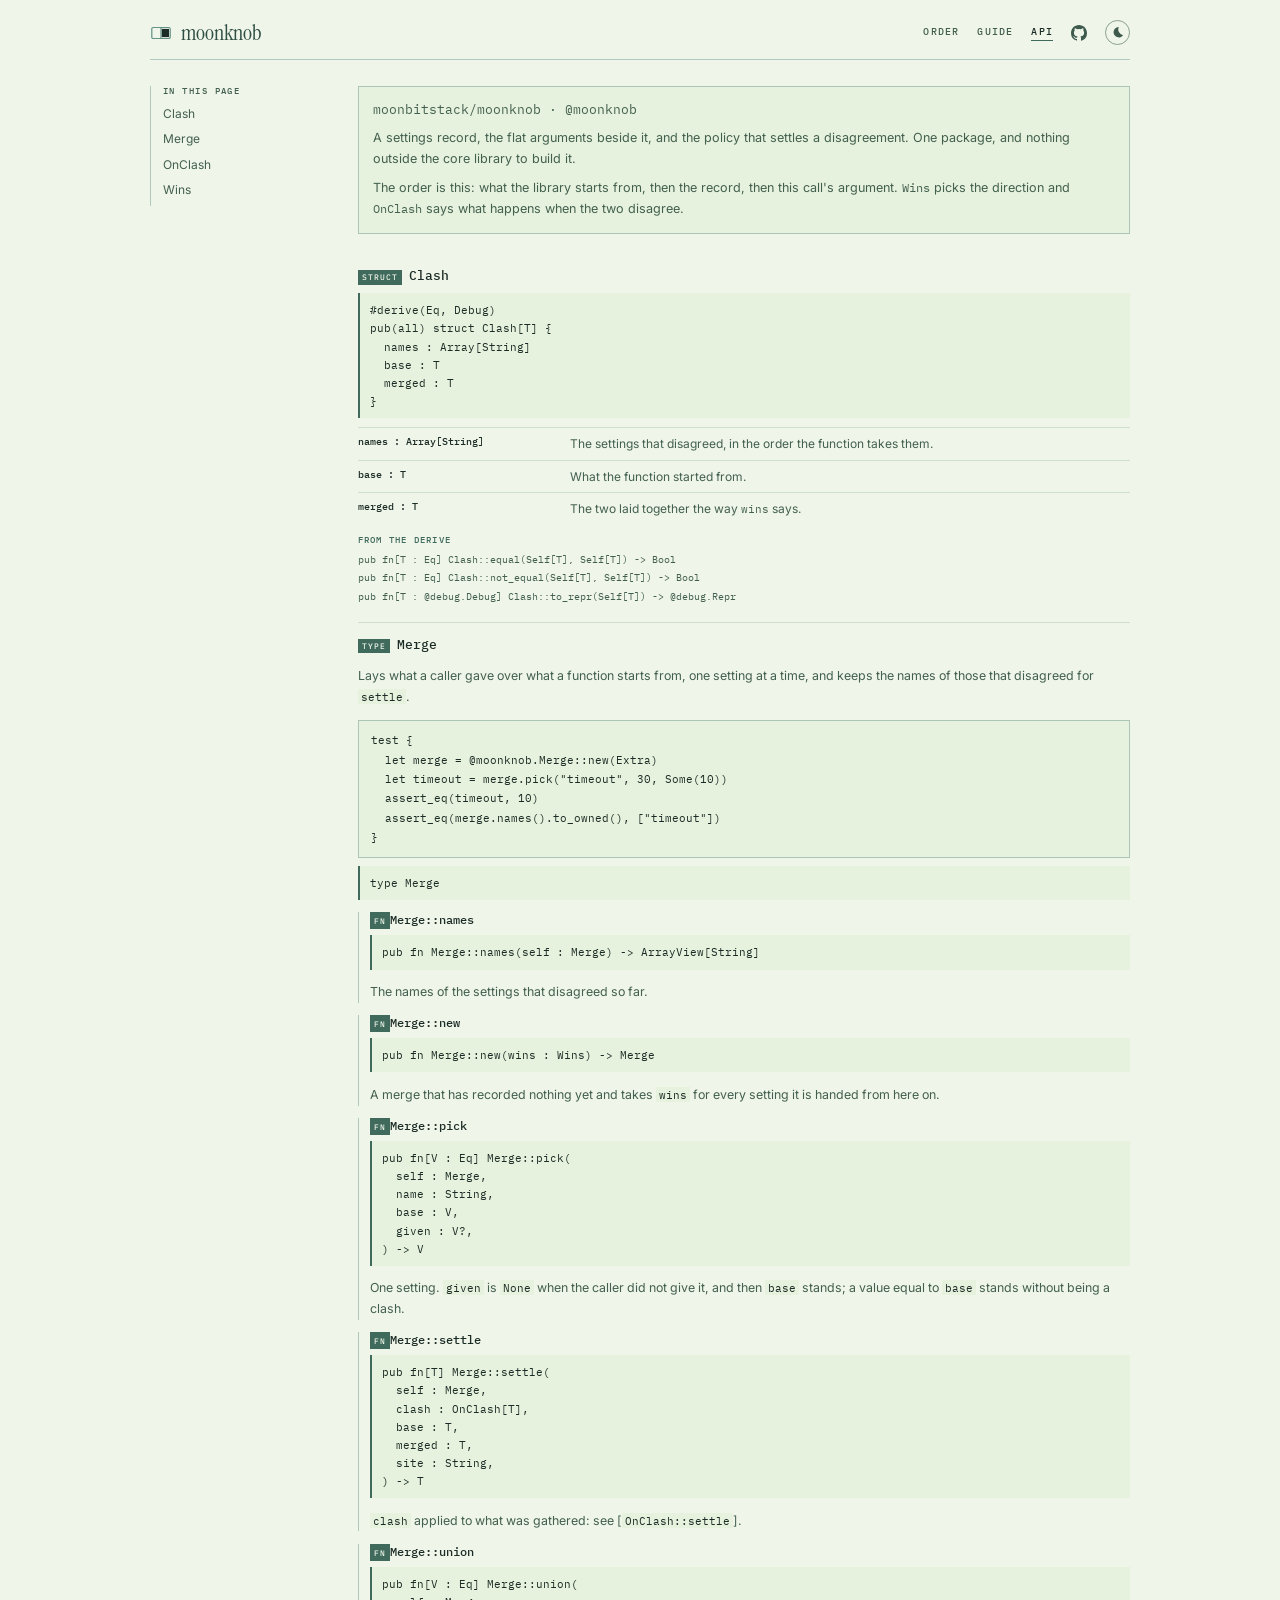
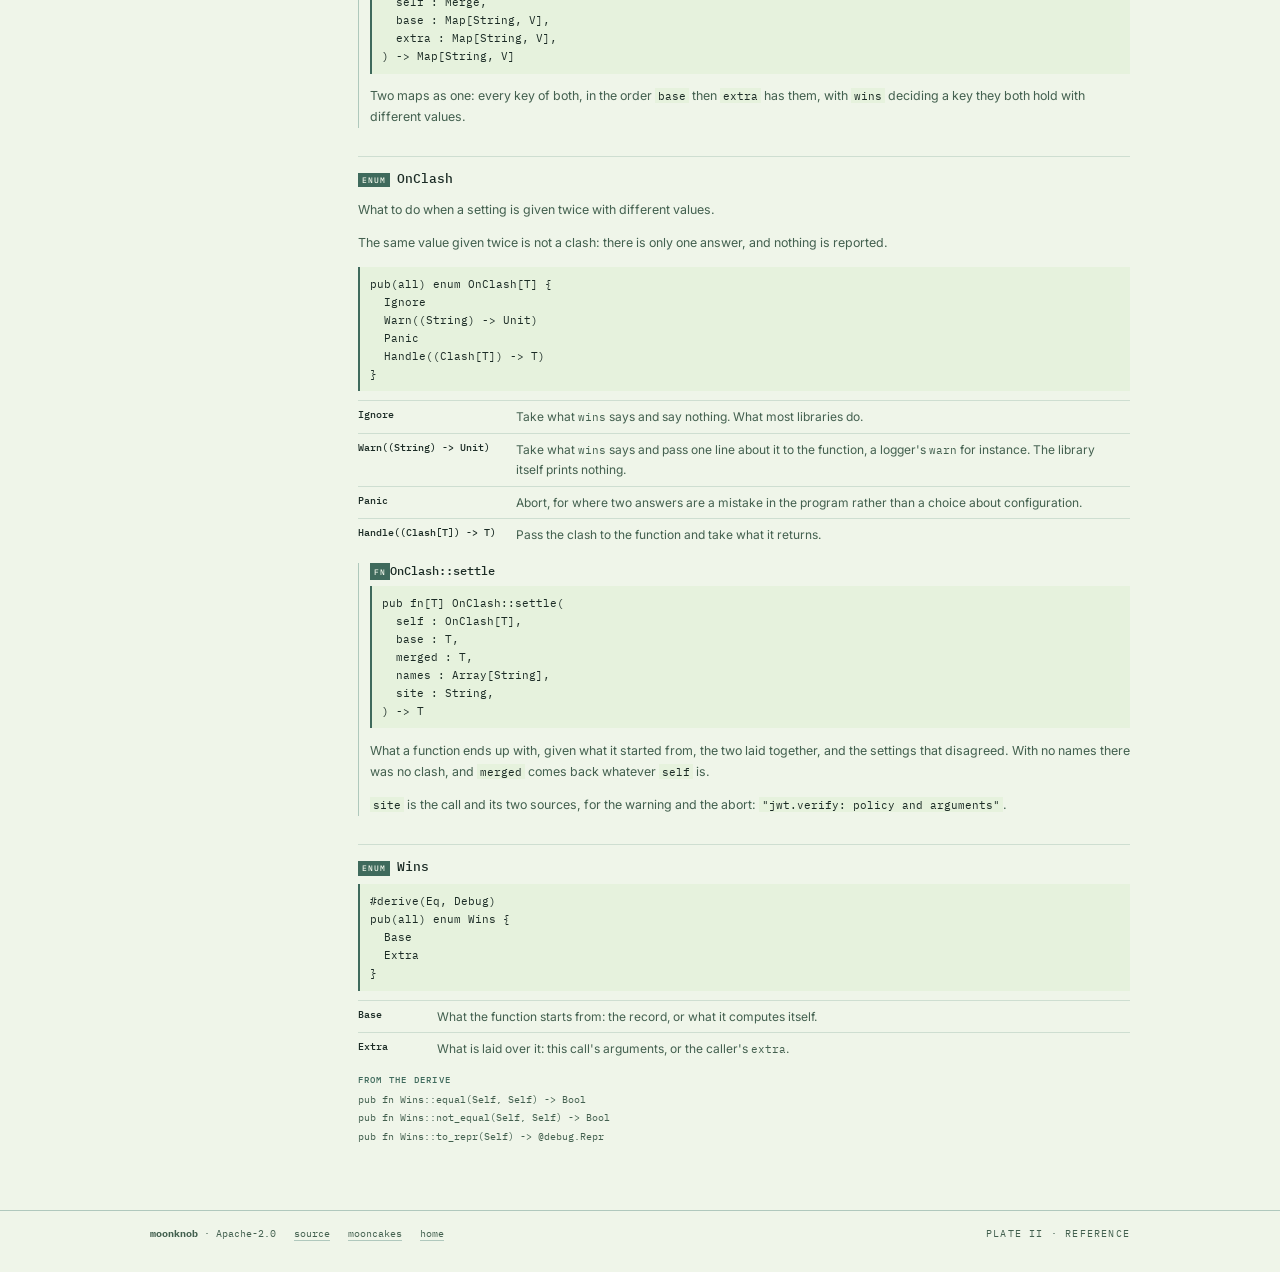
==== commit 5fbe3061: "docs(moonknob): draw the icons in the theme's own ink so the dark one reads. Every glyph was coloure" ====
--- a/docs/api.html
+++ b/docs/api.html
@@ -16,7 +16,7 @@
 
 <header class="masthead wrap">
   <a class="wordmark" href="./">
-    <svg viewBox="0 0 32 32" aria-hidden="true"><rect x="2.6" y="8" width="26.8" height="16" rx="2" fill="none" stroke="currentColor" stroke-width="1.8"/><path d="M17 10h10.6v12H17z" fill="currentColor"/><path d="M16 8.4v15.2" stroke="currentColor" stroke-width="1.8"/></svg>
+    <svg viewBox="0 0 32 32" aria-hidden="true"><rect x="2.6" y="8" width="26.8" height="16" rx="2" fill="none" stroke="currentColor" stroke-width="1.8"/><path class="cap" d="M17 10h10.6v12H17z"/><path d="M16 8.4v15.2" stroke="currentColor" stroke-width="1.8"/></svg>
     <span>moonknob</span>
   </a>
   <nav class="nav">
@@ -26,7 +26,7 @@
     <a class="gh" href="https://github.com/moonbitstack/moonknob" aria-label="Source on GitHub" title="Source on GitHub"><svg viewBox="0 0 16 16" aria-hidden="true"><path fill="currentColor" d="M8 0C3.58 0 0 3.58 0 8a8 8 0 0 0 5.47 7.59c.4.07.55-.17.55-.38v-1.33c-2.23.48-2.7-1.07-2.7-1.07-.36-.92-.89-1.17-.89-1.17-.73-.5.06-.49.06-.49.8.06 1.23.83 1.23.83.72 1.22 1.88.87 2.34.66.07-.52.28-.87.5-1.07-1.78-.2-3.65-.89-3.65-3.95 0-.87.31-1.59.82-2.15-.08-.2-.36-1.02.08-2.12 0 0 .67-.21 2.2.82a7.6 7.6 0 0 1 4 0c1.53-1.04 2.2-.82 2.2-.82.44 1.1.16 1.92.08 2.12.51.56.82 1.27.82 2.15 0 3.07-1.87 3.75-3.65 3.95.29.25.54.73.54 1.48v2.2c0 .21.15.46.55.38A8 8 0 0 0 16 8c0-4.42-3.58-8-8-8Z"/></svg></a>
     <button class="switch" type="button" aria-label="Switch theme">
       <svg class="i-moon" viewBox="0 0 16 16" aria-hidden="true"><path fill="currentColor" d="M9.6 1.2a6.4 6.4 0 1 0 5.2 10.1A7.2 7.2 0 0 1 9.6 1.2Z"/></svg>
-      <svg class="i-sun" viewBox="0 0 16 16" aria-hidden="true"><circle cx="8" cy="8" r="3.1" fill="currentColor"/><g stroke="currentColor" stroke-width="1.2" stroke-linecap="round"><path d="M8 1.1v1.5M8 13.4v1.5M1.1 8h1.5M13.4 8h1.5M3.1 3.1l1.1 1.1M11.8 11.8l1.1 1.1M12.9 3.1l-1.1 1.1M4.2 11.8l-1.1 1.1"/></g></svg>
+      <svg class="i-sun" viewBox="0 0 16 16" aria-hidden="true"><circle cx="8" cy="8" r="3.1" fill="currentColor"/><g stroke="currentColor" stroke-width="1.5" stroke-linecap="round"><path d="M8 1.1v1.5M8 13.4v1.5M1.1 8h1.5M13.4 8h1.5M3.1 3.1l1.1 1.1M11.8 11.8l1.1 1.1M12.9 3.1l-1.1 1.1M4.2 11.8l-1.1 1.1"/></g></svg>
     </button>
   </nav>
 </header>
--- a/docs/assets/site.css
+++ b/docs/assets/site.css
@@ -16,6 +16,7 @@
   --line-soft: color-mix(in srgb, #659287 24%, transparent);
   --accent: #3f6a5c;
   --mark: #659287;
+  --icon: #3d5a4d;
   --on: #1b2b25;
   --on-ink: #e6f2dd;
   --stop: #8c3b28;
@@ -38,6 +39,7 @@
     --line-soft: color-mix(in srgb, #88bda4 17%, transparent);
     --accent: #88bda4;
     --mark: #88bda4;
+    --icon: #e8f2e8;
     --on: #88bda4;
     --on-ink: #0d1a15;
     --stop: #e08a70;
@@ -57,6 +59,7 @@
   --line-soft: color-mix(in srgb, #88bda4 17%, transparent);
   --accent: #88bda4;
   --mark: #88bda4;
+  --icon: #e8f2e8;
   --on: #88bda4;
   --on-ink: #0d1a15;
   --stop: #e08a70;
@@ -213,7 +216,7 @@
   align-items: center;
   padding: 0;
   border: 0;
-  color: var(--ink-2);
+  color: var(--icon);
 }
 
 .nav .gh svg {
@@ -229,16 +232,16 @@
   width: 25px;
   height: 25px;
   padding: 0;
-  border: 1px solid var(--line);
+  border: 1px solid color-mix(in srgb, var(--icon) 55%, transparent);
   border-radius: 99px;
   background: transparent;
-  color: var(--ink-2);
+  color: var(--icon);
   cursor: pointer;
 }
 
 .switch:hover {
   color: var(--ink);
-  border-color: var(--accent);
+  border-color: var(--icon);
 }
 
 .switch svg {
@@ -248,20 +251,24 @@
 }
 
 @media (prefers-color-scheme: dark) {
-  :root:not([data-theme="light"]) .switch .i-sun {
+  :root:not([data-theme="light"]) .switch .i-moon {
     display: none;
   }
 }
 
 @media (prefers-color-scheme: light) {
-  :root:not([data-theme="dark"]) .switch .i-moon {
+  :root:not([data-theme="dark"]) .switch .i-sun {
     display: none;
   }
 }
 
-:root[data-theme="light"] .switch .i-sun,
-:root[data-theme="dark"] .switch .i-moon {
+:root[data-theme="light"] .switch .i-moon,
+:root[data-theme="dark"] .switch .i-sun {
   display: none;
+}
+
+.wordmark .cap {
+  fill: var(--ink);
 }
 
 /* Hero */
@@ -666,10 +673,14 @@
 }
 
 .policy-name svg {
-  width: 12px;
-  height: 12px;
+  width: 13px;
+  height: 13px;
   flex: none;
-  color: var(--accent);
+  color: var(--icon);
+}
+
+.policy-name svg [stroke] {
+  stroke-width: 1.7;
 }
 
 .policy p {
